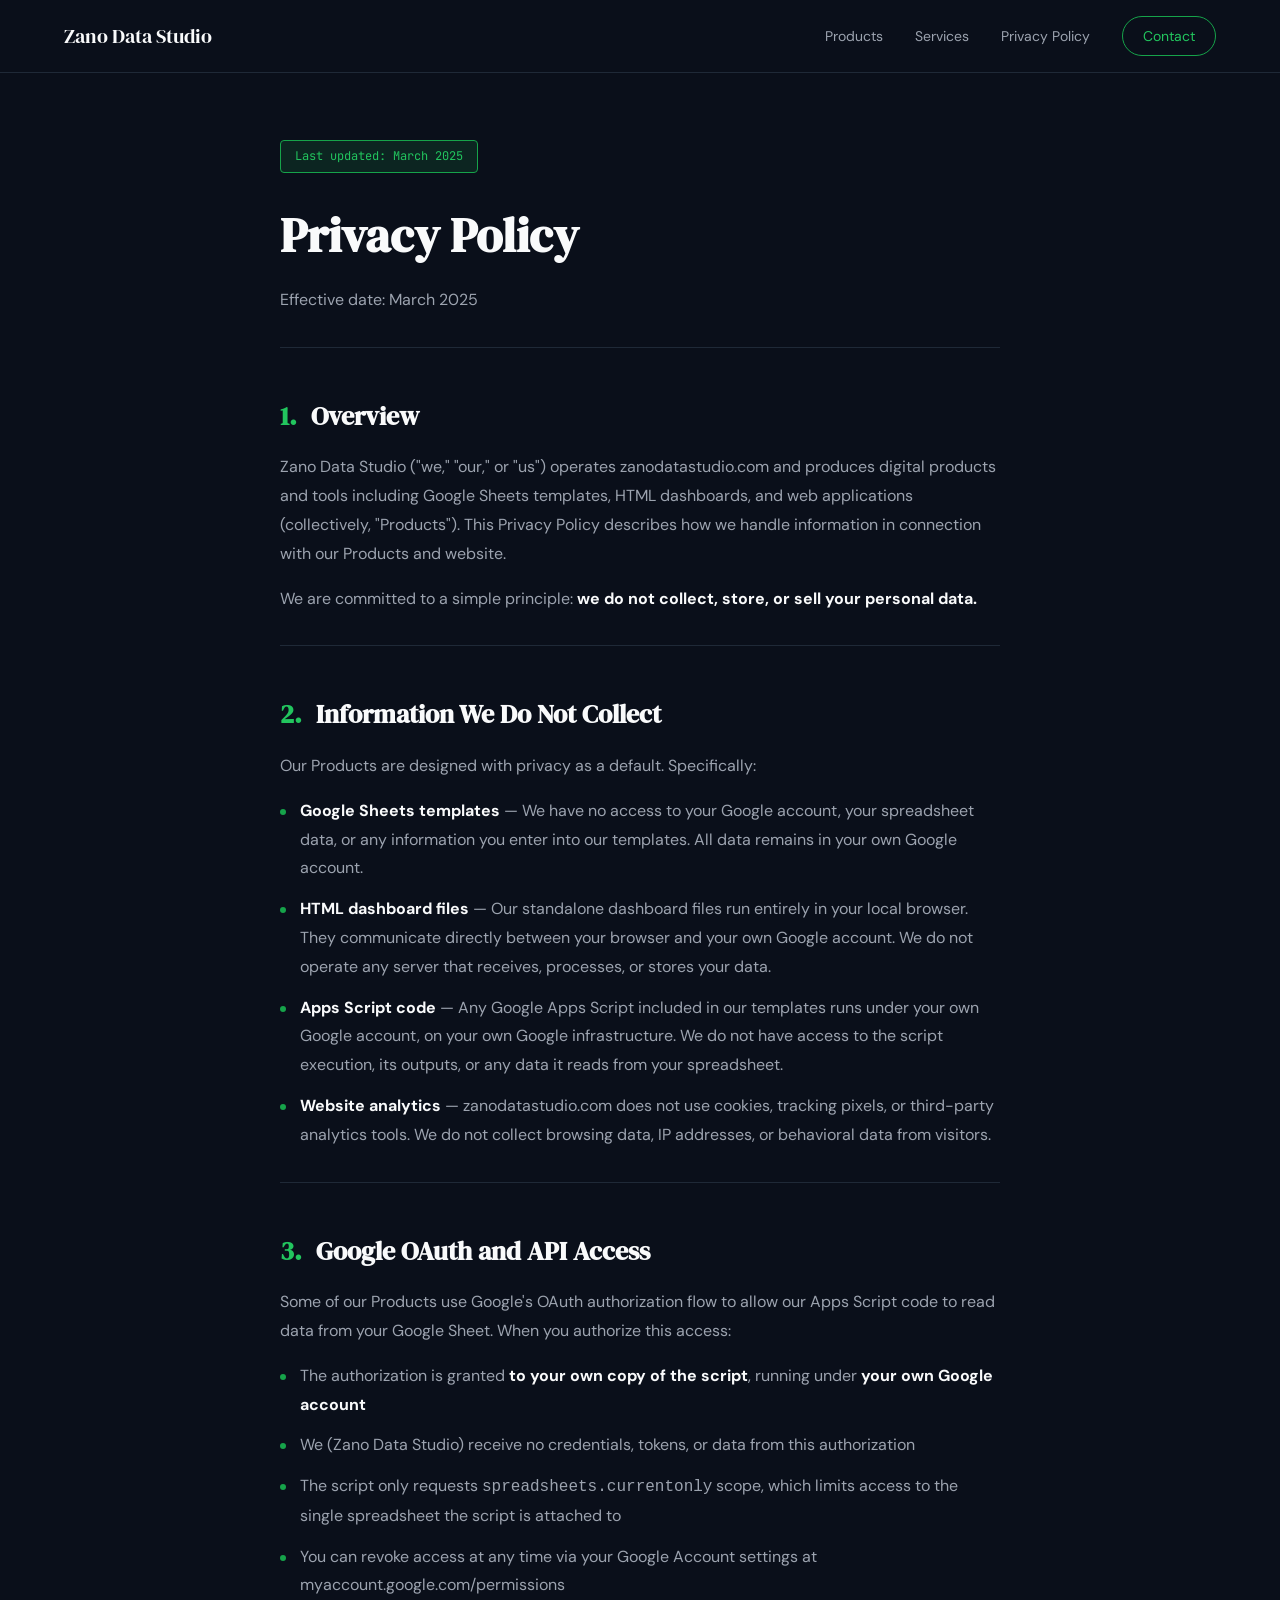
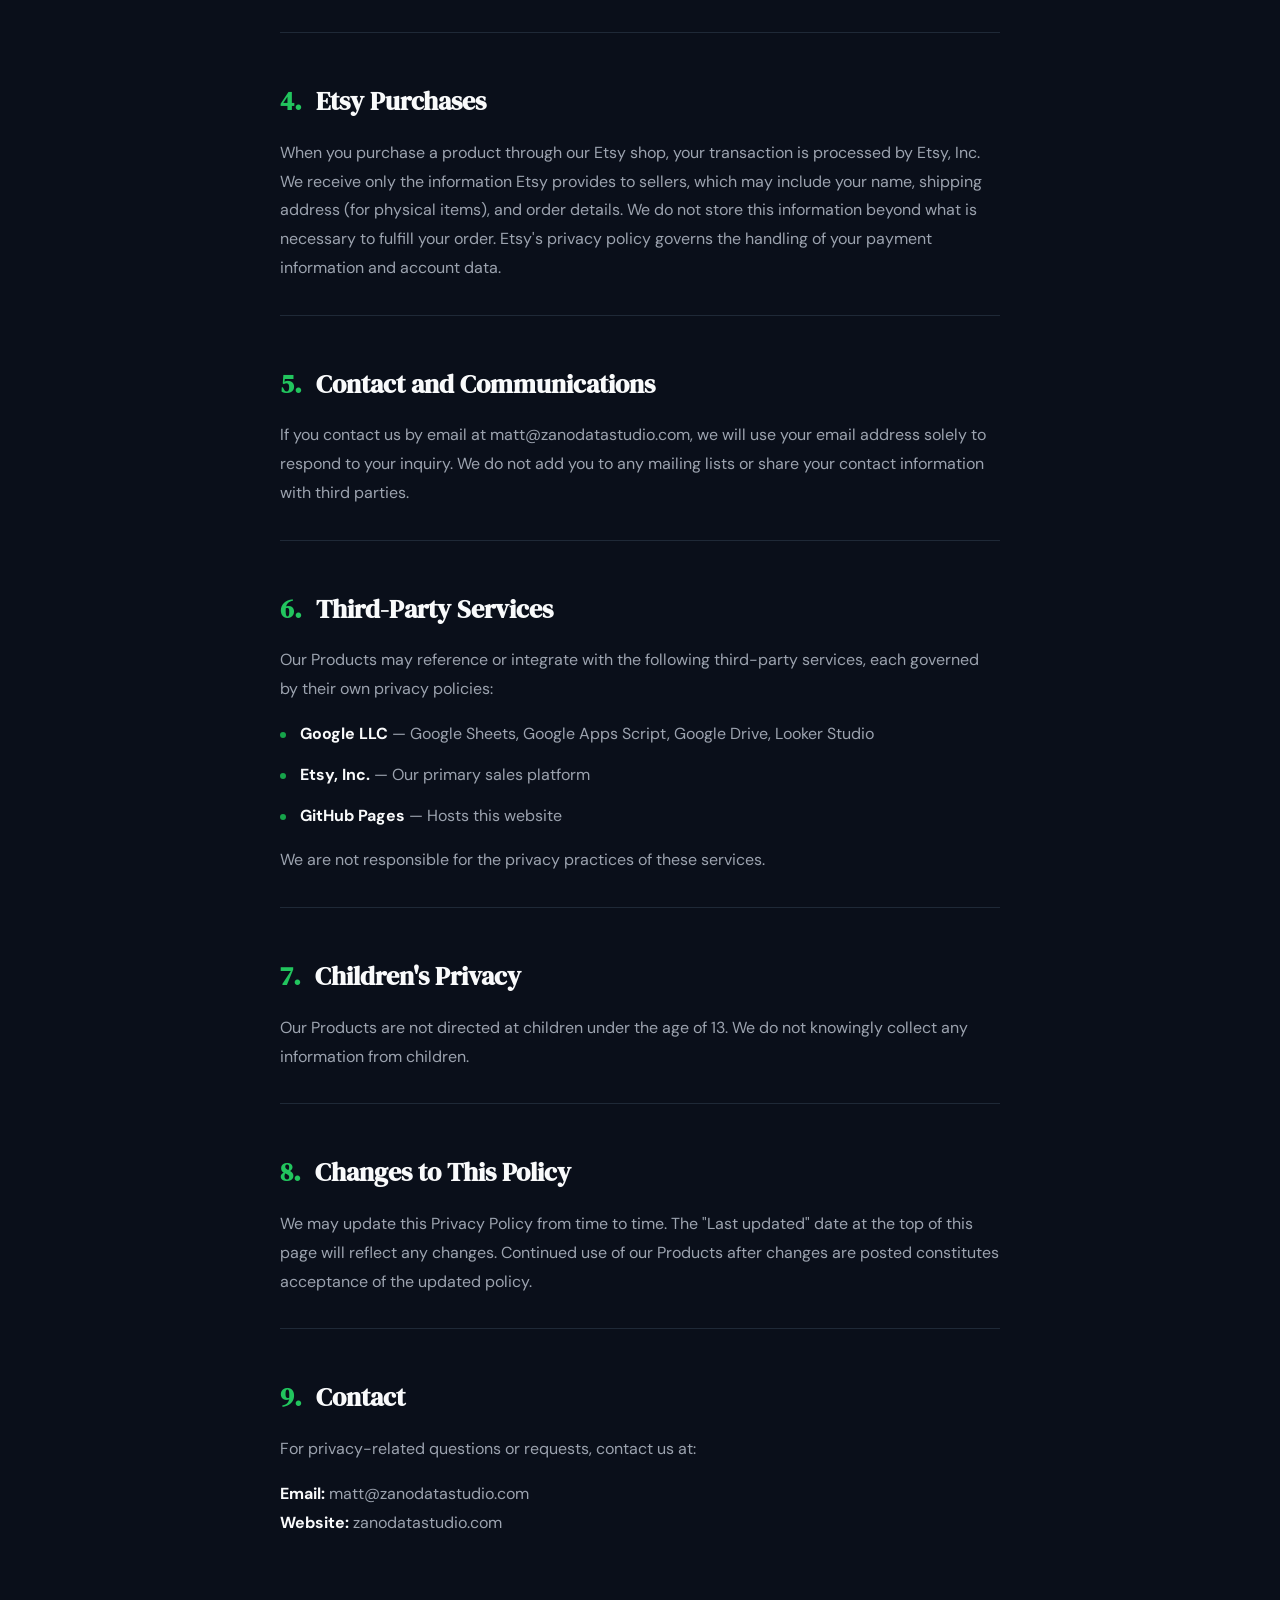
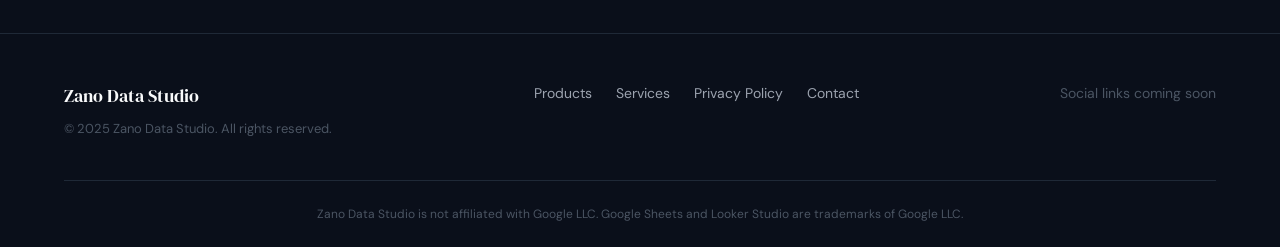
==== privacy.html @ de10b7dd "Initial commit: Zano Data Studio billboard site Static billboard/brochure site for zanodatastudio.co" ====
<!DOCTYPE html>
<html lang="en">
<head>
  <meta charset="UTF-8">
  <meta name="viewport" content="width=device-width, initial-scale=1.0">
  <title>Privacy Policy — Zano Data Studio</title>
  <meta name="description" content="Privacy policy for Zano Data Studio products and services. We do not collect, store, or sell your personal data.">
  <meta property="og:title" content="Privacy Policy — Zano Data Studio">
  <meta property="og:description" content="Privacy policy for Zano Data Studio products and services.">
  <meta property="og:url" content="https://zanodatastudio.com/privacy.html">
  <link rel="canonical" href="https://zanodatastudio.com/privacy.html">
  <link rel="stylesheet" href="assets/css/styles.css">
</head>
<body>

  <!-- ====== NAVIGATION ====== -->
  <nav class="nav scrolled" role="navigation" aria-label="Main navigation">
    <div class="container">
      <a href="index.html" class="nav-brand">Zano Data Studio</a>
      <div class="nav-links">
        <a href="index.html#products">Products</a>
        <a href="index.html#services">Services</a>
        <a href="privacy.html">Privacy Policy</a>
        <a href="mailto:matt@zanodatastudio.com" class="nav-contact">Contact</a>
      </div>
      <button class="nav-hamburger" aria-label="Toggle menu" aria-expanded="false">
        <span></span>
        <span></span>
        <span></span>
      </button>
    </div>
    <div class="nav-mobile" role="menu">
      <a href="index.html#products" role="menuitem">Products</a>
      <a href="index.html#services" role="menuitem">Services</a>
      <a href="privacy.html" role="menuitem">Privacy Policy</a>
      <a href="mailto:matt@zanodatastudio.com" role="menuitem">Contact</a>
    </div>
  </nav>

  <main>
    <section class="privacy">
      <div class="container">
        <div class="privacy-content">
          <div class="privacy-updated">Last updated: March 2025</div>
          <h1 class="privacy-title">Privacy Policy</h1>
          <p class="privacy-effective">Effective date: March 2025</p>

          <hr>

          <h2><span class="section-num">1.</span> Overview</h2>
          <p>Zano Data Studio ("we," "our," or "us") operates zanodatastudio.com and produces digital products and tools including Google Sheets templates, HTML dashboards, and web applications (collectively, "Products"). This Privacy Policy describes how we handle information in connection with our Products and website.</p>
          <p>We are committed to a simple principle: <strong>we do not collect, store, or sell your personal data.</strong></p>

          <hr>

          <h2><span class="section-num">2.</span> Information We Do Not Collect</h2>
          <p>Our Products are designed with privacy as a default. Specifically:</p>
          <ul>
            <li><strong>Google Sheets templates</strong> — We have no access to your Google account, your spreadsheet data, or any information you enter into our templates. All data remains in your own Google account.</li>
            <li><strong>HTML dashboard files</strong> — Our standalone dashboard files run entirely in your local browser. They communicate directly between your browser and your own Google account. We do not operate any server that receives, processes, or stores your data.</li>
            <li><strong>Apps Script code</strong> — Any Google Apps Script included in our templates runs under your own Google account, on your own Google infrastructure. We do not have access to the script execution, its outputs, or any data it reads from your spreadsheet.</li>
            <li><strong>Website analytics</strong> — zanodatastudio.com does not use cookies, tracking pixels, or third-party analytics tools. We do not collect browsing data, IP addresses, or behavioral data from visitors.</li>
          </ul>

          <hr>

          <h2><span class="section-num">3.</span> Google OAuth and API Access</h2>
          <p>Some of our Products use Google's OAuth authorization flow to allow our Apps Script code to read data from your Google Sheet. When you authorize this access:</p>
          <ul>
            <li>The authorization is granted <strong>to your own copy of the script</strong>, running under <strong>your own Google account</strong></li>
            <li>We (Zano Data Studio) receive no credentials, tokens, or data from this authorization</li>
            <li>The script only requests <code>spreadsheets.currentonly</code> scope, which limits access to the single spreadsheet the script is attached to</li>
            <li>You can revoke access at any time via your Google Account settings at myaccount.google.com/permissions</li>
          </ul>

          <hr>

          <h2><span class="section-num">4.</span> Etsy Purchases</h2>
          <p>When you purchase a product through our Etsy shop, your transaction is processed by Etsy, Inc. We receive only the information Etsy provides to sellers, which may include your name, shipping address (for physical items), and order details. We do not store this information beyond what is necessary to fulfill your order. Etsy's privacy policy governs the handling of your payment information and account data.</p>

          <hr>

          <h2><span class="section-num">5.</span> Contact and Communications</h2>
          <p>If you contact us by email at matt@zanodatastudio.com, we will use your email address solely to respond to your inquiry. We do not add you to any mailing lists or share your contact information with third parties.</p>

          <hr>

          <h2><span class="section-num">6.</span> Third-Party Services</h2>
          <p>Our Products may reference or integrate with the following third-party services, each governed by their own privacy policies:</p>
          <ul>
            <li><strong>Google LLC</strong> — Google Sheets, Google Apps Script, Google Drive, Looker Studio</li>
            <li><strong>Etsy, Inc.</strong> — Our primary sales platform</li>
            <li><strong>GitHub Pages</strong> — Hosts this website</li>
          </ul>
          <p>We are not responsible for the privacy practices of these services.</p>

          <hr>

          <h2><span class="section-num">7.</span> Children's Privacy</h2>
          <p>Our Products are not directed at children under the age of 13. We do not knowingly collect any information from children.</p>

          <hr>

          <h2><span class="section-num">8.</span> Changes to This Policy</h2>
          <p>We may update this Privacy Policy from time to time. The "Last updated" date at the top of this page will reflect any changes. Continued use of our Products after changes are posted constitutes acceptance of the updated policy.</p>

          <hr>

          <h2><span class="section-num">9.</span> Contact</h2>
          <p>For privacy-related questions or requests, contact us at:</p>
          <p><strong>Email:</strong> matt@zanodatastudio.com<br><strong>Website:</strong> zanodatastudio.com</p>
        </div>
      </div>
    </section>
  </main>

  <!-- ====== FOOTER ====== -->
  <footer class="footer">
    <div class="container">
      <div class="footer-main">
        <div>
          <div class="footer-brand">Zano Data Studio</div>
          <div class="footer-copy">&copy; 2025 Zano Data Studio. All rights reserved.</div>
        </div>
        <div class="footer-links">
          <a href="index.html#products">Products</a>
          <a href="index.html#services">Services</a>
          <a href="privacy.html">Privacy Policy</a>
          <a href="mailto:matt@zanodatastudio.com">Contact</a>
        </div>
        <div class="footer-social">Social links coming soon</div>
      </div>
      <div class="footer-disclaimer">
        Zano Data Studio is not affiliated with Google LLC. Google Sheets and Looker Studio are trademarks of Google LLC.
      </div>
    </div>
  </footer>

  <script src="assets/js/main.js"></script>
</body>
</html>
---- assets/css/styles.css ----
/* ============================================================
   Zano Data Studio — styles.css
   ============================================================ */

/* --- Google Fonts --- */
@import url('https://fonts.googleapis.com/css2?family=DM+Sans:ital,wght@0,400;0,500;0,700;1,400&family=DM+Serif+Display&family=JetBrains+Mono:wght@400;500&display=swap');

/* --- CSS Variables --- */
:root {
  --bg: #0A0F1A;
  --surface: #111827;
  --border: #1F2937;
  --green: #16A34A;
  --green-accent: #22C55E;
  --green-glow: rgba(22, 163, 74, 0.15);
  --green-grid: rgba(22, 163, 74, 0.06);
  --text-primary: #F9FAFB;
  --text-secondary: #9CA3AF;
  --text-muted: #4B5563;

  --font-display: 'DM Serif Display', serif;
  --font-body: 'DM Sans', sans-serif;
  --font-mono: 'JetBrains Mono', monospace;

  --max-width: 1200px;
  --transition: 300ms ease;
}

/* --- Reset & Base --- */
*, *::before, *::after {
  box-sizing: border-box;
  margin: 0;
  padding: 0;
}

html {
  scroll-behavior: smooth;
  -webkit-font-smoothing: antialiased;
  -moz-osx-font-smoothing: grayscale;
}

body {
  font-family: var(--font-body);
  background: var(--bg);
  color: var(--text-primary);
  line-height: 1.6;
  overflow-x: hidden;
}

a {
  color: inherit;
  text-decoration: none;
}

img {
  max-width: 100%;
  display: block;
}

ul {
  list-style: none;
}

/* --- Utility --- */
.container {
  max-width: var(--max-width);
  margin: 0 auto;
  padding: 0 24px;
}

.section-label {
  font-family: var(--font-mono);
  font-size: 13px;
  color: var(--green-accent);
  letter-spacing: 0.05em;
  margin-bottom: 16px;
}

.section-heading {
  font-family: var(--font-display);
  font-size: 40px;
  line-height: 1.2;
  margin-bottom: 16px;
}

.section-subtext {
  font-size: 17px;
  color: var(--text-secondary);
  max-width: 600px;
  margin-bottom: 48px;
}

/* --- Animations --- */
@keyframes fadeUp {
  from {
    opacity: 0;
    transform: translateY(24px);
  }
  to {
    opacity: 1;
    transform: translateY(0);
  }
}

@keyframes pulse {
  0%, 100% { opacity: 1; }
  50% { opacity: 0.4; }
}

@keyframes gridScroll {
  0% { transform: translate(0, 0); }
  100% { transform: translate(40px, 40px); }
}

.fade-up {
  opacity: 0;
  transform: translateY(24px);
  transition: opacity 0.6s var(--transition), transform 0.6s var(--transition);
}

.fade-up.visible {
  opacity: 1;
  transform: translateY(0);
}

/* Staggered hero animations */
.hero-animate {
  opacity: 0;
  animation: fadeUp 0.6s ease forwards;
}

.hero-animate:nth-child(1) { animation-delay: 0s; }
.hero-animate:nth-child(2) { animation-delay: 0.1s; }
.hero-animate:nth-child(3) { animation-delay: 0.2s; }
.hero-animate:nth-child(4) { animation-delay: 0.3s; }
.hero-animate:nth-child(5) { animation-delay: 0.4s; }

/* ============================================================
   NAVIGATION
   ============================================================ */
.nav {
  position: fixed;
  top: 0;
  left: 0;
  width: 100%;
  z-index: 1000;
  padding: 16px 0;
  transition: background var(--transition), box-shadow var(--transition);
}

.nav.scrolled {
  background: var(--bg);
  box-shadow: 0 1px 0 var(--border);
}

.nav .container {
  display: flex;
  align-items: center;
  justify-content: space-between;
}

.nav-brand {
  font-family: var(--font-display);
  font-size: 20px;
  color: var(--text-primary);
  white-space: nowrap;
}

.nav-links {
  display: flex;
  align-items: center;
  gap: 32px;
}

.nav-links a {
  font-size: 14px;
  color: var(--text-secondary);
  transition: color var(--transition);
  position: relative;
}

.nav-links a::after {
  content: '';
  position: absolute;
  bottom: -4px;
  left: 0;
  width: 0;
  height: 1px;
  background: var(--green-accent);
  transition: width var(--transition);
}

.nav-links a:hover {
  color: var(--text-primary);
}

.nav-links a:hover::after {
  width: 100%;
}

.nav-contact {
  font-size: 14px;
  padding: 8px 20px;
  border: 1px solid var(--green);
  border-radius: 100px;
  color: var(--green-accent) !important;
  transition: background var(--transition), color var(--transition) !important;
}

.nav-contact::after {
  display: none !important;
}

.nav-contact:hover {
  background: var(--green);
  color: var(--text-primary) !important;
}

/* Hamburger */
.nav-hamburger {
  display: none;
  flex-direction: column;
  gap: 5px;
  cursor: pointer;
  padding: 4px;
  background: none;
  border: none;
}

.nav-hamburger span {
  width: 24px;
  height: 2px;
  background: var(--text-primary);
  transition: transform var(--transition), opacity var(--transition);
}

.nav-hamburger.active span:nth-child(1) {
  transform: rotate(45deg) translate(5px, 5px);
}

.nav-hamburger.active span:nth-child(2) {
  opacity: 0;
}

.nav-hamburger.active span:nth-child(3) {
  transform: rotate(-45deg) translate(5px, -5px);
}

/* Mobile menu */
.nav-mobile {
  display: none;
  position: fixed;
  top: 56px;
  left: 0;
  right: 0;
  background: var(--bg);
  border-bottom: 1px solid var(--border);
  padding: 24px;
  flex-direction: column;
  gap: 20px;
  z-index: 999;
}

.nav-mobile.open {
  display: flex;
}

.nav-mobile a {
  font-size: 16px;
  color: var(--text-secondary);
  transition: color var(--transition);
}

.nav-mobile a:hover {
  color: var(--text-primary);
}

/* ============================================================
   HERO
   ============================================================ */
.hero {
  min-height: 100vh;
  display: flex;
  align-items: center;
  position: relative;
  overflow: hidden;
  padding: 120px 0 80px;
}

/* Animated grid background */
.hero::before {
  content: '';
  position: absolute;
  inset: -40px;
  background-image:
    linear-gradient(var(--green-grid) 1px, transparent 1px),
    linear-gradient(90deg, var(--green-grid) 1px, transparent 1px);
  background-size: 40px 40px;
  animation: gridScroll 8s linear infinite;
  z-index: 0;
}

.hero::after {
  content: '';
  position: absolute;
  inset: 0;
  background: radial-gradient(ellipse at center, transparent 0%, var(--bg) 70%);
  z-index: 1;
}

.hero .container {
  position: relative;
  z-index: 2;
  display: grid;
  grid-template-columns: 1fr 1fr;
  gap: 64px;
  align-items: center;
}

.hero-content {
  display: flex;
  flex-direction: column;
}

/* Badge */
.hero-badge {
  display: inline-flex;
  align-items: center;
  font-family: var(--font-mono);
  font-size: 12px;
  color: var(--green-accent);
  border: 1px solid var(--green);
  background: var(--green-glow);
  padding: 6px 14px;
  border-radius: 4px;
  margin-bottom: 24px;
  width: fit-content;
}

.hero-title {
  font-family: var(--font-display);
  font-size: 64px;
  line-height: 1.1;
  margin-bottom: 24px;
}

.hero-subtitle {
  font-size: 18px;
  color: var(--text-secondary);
  line-height: 1.7;
  margin-bottom: 36px;
  max-width: 480px;
}

.hero-ctas {
  display: flex;
  gap: 16px;
  flex-wrap: wrap;
}

.btn-primary {
  display: inline-flex;
  align-items: center;
  gap: 8px;
  padding: 14px 28px;
  background: var(--green);
  color: var(--text-primary);
  font-family: var(--font-body);
  font-size: 15px;
  font-weight: 500;
  border-radius: 8px;
  border: none;
  cursor: pointer;
  transition: background var(--transition), transform var(--transition);
}

.btn-primary:hover {
  background: var(--green-accent);
  transform: translateY(-1px);
}

.btn-secondary {
  display: inline-flex;
  align-items: center;
  gap: 8px;
  padding: 14px 28px;
  background: transparent;
  color: var(--text-primary);
  font-family: var(--font-body);
  font-size: 15px;
  font-weight: 500;
  border-radius: 8px;
  border: 1px solid var(--border);
  cursor: pointer;
  transition: border-color var(--transition), transform var(--transition);
}

.btn-secondary:hover {
  border-color: var(--text-secondary);
  transform: translateY(-1px);
}

/* ============================================================
   DASHBOARD MOCKUP (Hero right column)
   ============================================================ */
.dashboard-card {
  background: var(--surface);
  border: 1px solid var(--border);
  border-radius: 12px;
  padding: 24px;
  position: relative;
  box-shadow: 0 0 60px var(--green-glow), 0 0 120px rgba(22, 163, 74, 0.05);
}

.dashboard-header {
  display: flex;
  align-items: center;
  justify-content: space-between;
  margin-bottom: 20px;
}

.dashboard-title {
  font-family: var(--font-mono);
  font-size: 12px;
  color: var(--text-secondary);
  text-transform: uppercase;
  letter-spacing: 0.08em;
}

.dashboard-live {
  display: flex;
  align-items: center;
  gap: 6px;
  font-family: var(--font-mono);
  font-size: 11px;
  color: var(--green-accent);
}

.dashboard-live-dot {
  width: 7px;
  height: 7px;
  background: var(--green-accent);
  border-radius: 50%;
  animation: pulse 2s ease infinite;
}

/* KPI Cards */
.dashboard-kpis {
  display: grid;
  grid-template-columns: repeat(3, 1fr);
  gap: 12px;
  margin-bottom: 20px;
}

.kpi {
  background: var(--bg);
  border: 1px solid var(--border);
  border-radius: 8px;
  padding: 14px;
}

.kpi-label {
  font-size: 11px;
  color: var(--text-muted);
  margin-bottom: 6px;
  font-family: var(--font-mono);
  text-transform: uppercase;
  letter-spacing: 0.05em;
}

.kpi-value {
  font-size: 22px;
  font-weight: 700;
  color: var(--text-primary);
}

.kpi-change {
  font-size: 11px;
  color: var(--green-accent);
  margin-top: 4px;
  font-family: var(--font-mono);
}

/* CSS Line Chart */
.dashboard-chart {
  background: var(--bg);
  border: 1px solid var(--border);
  border-radius: 8px;
  padding: 16px;
  margin-bottom: 16px;
  height: 100px;
  position: relative;
  overflow: hidden;
}

.dashboard-chart-label {
  font-size: 11px;
  color: var(--text-muted);
  font-family: var(--font-mono);
  text-transform: uppercase;
  letter-spacing: 0.05em;
  margin-bottom: 12px;
}

.chart-line {
  position: absolute;
  bottom: 16px;
  left: 16px;
  right: 16px;
  height: 50px;
}

.chart-line svg {
  width: 100%;
  height: 100%;
}

/* Channel Bars */
.dashboard-channels {
  display: flex;
  flex-direction: column;
  gap: 10px;
}

.channel {
  display: flex;
  align-items: center;
  gap: 12px;
}

.channel-name {
  font-size: 12px;
  color: var(--text-secondary);
  width: 60px;
  flex-shrink: 0;
  font-family: var(--font-mono);
}

.channel-bar-track {
  flex: 1;
  height: 6px;
  background: var(--bg);
  border-radius: 3px;
  overflow: hidden;
}

.channel-bar-fill {
  height: 100%;
  background: var(--green);
  border-radius: 3px;
  transition: width 1s ease;
}

.channel-value {
  font-size: 12px;
  color: var(--text-muted);
  width: 36px;
  text-align: right;
  font-family: var(--font-mono);
}

/* ============================================================
   PRODUCTS
   ============================================================ */
.products {
  padding: 120px 0;
}

.products-grid {
  display: grid;
  grid-template-columns: repeat(3, 1fr);
  gap: 24px;
}

.product-card {
  background: var(--surface);
  border: 1px solid var(--border);
  border-top: 3px solid var(--green);
  border-radius: 12px;
  padding: 32px 28px;
  transition: box-shadow var(--transition), transform var(--transition);
}

.product-card:hover {
  box-shadow: 0 0 40px var(--green-glow);
  transform: translateY(-2px);
}

.product-card.coming-soon {
  opacity: 0.5;
  border-top-color: var(--text-muted);
}

.product-card.coming-soon:hover {
  box-shadow: none;
  transform: none;
}

.product-icon {
  font-size: 32px;
  margin-bottom: 16px;
}

.product-name {
  font-family: var(--font-display);
  font-size: 22px;
  margin-bottom: 8px;
}

.product-name .coming-soon-tag {
  font-family: var(--font-mono);
  font-size: 11px;
  color: var(--text-muted);
  font-style: italic;
}

.product-desc {
  font-size: 15px;
  color: var(--text-secondary);
  line-height: 1.6;
  margin-bottom: 20px;
}

.product-tags {
  display: flex;
  flex-wrap: wrap;
  gap: 8px;
  margin-bottom: 24px;
}

.product-tag {
  font-family: var(--font-mono);
  font-size: 11px;
  color: var(--text-muted);
  border: 1px solid var(--border);
  padding: 4px 10px;
  border-radius: 4px;
}

.product-link {
  font-size: 14px;
  color: var(--green-accent);
  font-weight: 500;
  transition: color var(--transition);
}

.product-link:hover {
  color: var(--green);
}

/* ============================================================
   SERVICES
   ============================================================ */
.services {
  padding: 120px 0;
}

.services-grid {
  display: grid;
  grid-template-columns: 1fr 1fr;
  gap: 64px;
  margin-bottom: 48px;
}

.services-positioning p {
  font-size: 18px;
  color: var(--text-secondary);
  line-height: 1.8;
  margin-bottom: 24px;
}

.services-positioning .credibility {
  font-size: 14px;
  color: var(--text-muted);
  font-family: var(--font-mono);
}

.services-list {
  display: flex;
  flex-direction: column;
  gap: 28px;
}

.service-item {
  display: flex;
  gap: 16px;
}

.service-check {
  flex-shrink: 0;
  width: 24px;
  height: 24px;
  margin-top: 2px;
  color: var(--green-accent);
}

.service-title {
  font-weight: 700;
  font-size: 16px;
  margin-bottom: 4px;
}

.service-desc {
  font-size: 15px;
  color: var(--text-secondary);
  line-height: 1.6;
}

/* Services CTA */
.services-cta {
  background: var(--surface);
  border: 1px solid var(--border);
  border-radius: 12px;
  padding: 40px;
  text-align: center;
  box-shadow: 0 0 60px var(--green-glow);
}

.services-cta h3 {
  font-family: var(--font-display);
  font-size: 28px;
  margin-bottom: 8px;
}

.services-cta p {
  color: var(--text-secondary);
  font-size: 15px;
  margin-bottom: 24px;
}

.services-cta .btn-primary {
  display: inline-flex;
}

/* ============================================================
   ABOUT
   ============================================================ */
.about {
  padding: 120px 0;
}

.about-content {
  max-width: 680px;
  margin: 0 auto;
  text-align: center;
}

.about-content .section-heading {
  text-align: center;
}

.about-content .section-label {
  text-align: center;
}

.about-text {
  text-align: left;
}

.about-text p {
  font-size: 17px;
  color: var(--text-secondary);
  line-height: 1.8;
  margin-bottom: 20px;
}

.about-stats {
  display: flex;
  justify-content: center;
  gap: 16px;
  margin-top: 48px;
  flex-wrap: wrap;
}

.about-stat {
  font-family: var(--font-mono);
  font-size: 13px;
  color: var(--text-secondary);
  border: 1px solid var(--border);
  padding: 8px 18px;
  border-radius: 100px;
}

/* ============================================================
   FOOTER
   ============================================================ */
.footer {
  border-top: 1px solid var(--border);
  padding: 48px 0 24px;
}

.footer-main {
  display: flex;
  justify-content: space-between;
  align-items: flex-start;
  margin-bottom: 40px;
  flex-wrap: wrap;
  gap: 24px;
}

.footer-brand {
  font-family: var(--font-display);
  font-size: 18px;
  margin-bottom: 8px;
}

.footer-copy {
  font-size: 13px;
  color: var(--text-muted);
}

.footer-links {
  display: flex;
  gap: 24px;
  flex-wrap: wrap;
}

.footer-links a {
  font-size: 14px;
  color: var(--text-secondary);
  transition: color var(--transition);
}

.footer-links a:hover {
  color: var(--text-primary);
}

.footer-social {
  font-size: 14px;
  color: var(--text-muted);
}

.footer-disclaimer {
  font-size: 12px;
  color: var(--text-muted);
  text-align: center;
  padding-top: 24px;
  border-top: 1px solid var(--border);
}

/* ============================================================
   PRIVACY PAGE
   ============================================================ */
.privacy {
  padding: 140px 0 80px;
}

.privacy-content {
  max-width: 720px;
  margin: 0 auto;
}

.privacy-updated {
  display: inline-flex;
  font-family: var(--font-mono);
  font-size: 12px;
  color: var(--green-accent);
  border: 1px solid var(--green);
  background: var(--green-glow);
  padding: 6px 14px;
  border-radius: 4px;
  margin-bottom: 24px;
}

.privacy-title {
  font-family: var(--font-display);
  font-size: 48px;
  margin-bottom: 12px;
}

.privacy-effective {
  font-size: 15px;
  color: var(--text-muted);
  margin-bottom: 48px;
}

.privacy-content h2 {
  font-family: var(--font-display);
  font-size: 26px;
  margin-top: 48px;
  margin-bottom: 16px;
  color: var(--text-primary);
}

.privacy-content h2 .section-num {
  color: var(--green-accent);
  margin-right: 8px;
}

.privacy-content p {
  font-size: 16px;
  color: var(--text-secondary);
  line-height: 1.8;
  margin-bottom: 16px;
}

.privacy-content strong {
  color: var(--text-primary);
}

.privacy-content ul {
  margin-bottom: 16px;
  padding-left: 0;
}

.privacy-content li {
  font-size: 16px;
  color: var(--text-secondary);
  line-height: 1.8;
  margin-bottom: 12px;
  padding-left: 20px;
  position: relative;
}

.privacy-content li::before {
  content: '';
  position: absolute;
  left: 0;
  top: 12px;
  width: 6px;
  height: 6px;
  background: var(--green);
  border-radius: 50%;
}

.privacy-content hr {
  border: none;
  border-top: 1px solid var(--border);
  margin: 32px 0;
}

/* ============================================================
   RESPONSIVE
   ============================================================ */

/* Tablet */
@media (max-width: 1024px) {
  .hero .container {
    grid-template-columns: 1fr;
    gap: 48px;
  }

  .hero-title {
    font-size: 48px;
  }

  .dashboard-card {
    max-width: 500px;
  }

  .products-grid {
    grid-template-columns: repeat(2, 1fr);
  }

  .services-grid {
    grid-template-columns: 1fr;
    gap: 40px;
  }
}

/* Mobile */
@media (max-width: 768px) {
  .nav-links {
    display: none;
  }

  .nav-hamburger {
    display: flex;
  }

  .hero {
    padding: 100px 0 60px;
  }

  .hero-title {
    font-size: 40px;
  }

  .hero-subtitle {
    font-size: 16px;
  }

  .section-heading {
    font-size: 32px;
  }

  .products {
    padding: 80px 0;
  }

  .products-grid {
    grid-template-columns: 1fr;
  }

  .services {
    padding: 80px 0;
  }

  .about {
    padding: 80px 0;
  }

  .about-stats {
    flex-direction: column;
    align-items: center;
  }

  .footer-main {
    flex-direction: column;
    align-items: flex-start;
  }

  .footer-links {
    flex-direction: column;
    gap: 12px;
  }

  .services-cta {
    padding: 28px 20px;
  }

  .privacy-title {
    font-size: 36px;
  }
}

/* Small mobile */
@media (max-width: 640px) {
  .container {
    padding: 0 16px;
  }

  .hero-ctas {
    flex-direction: column;
  }

  .hero-ctas a {
    text-align: center;
    justify-content: center;
  }

  .dashboard-kpis {
    grid-template-columns: 1fr;
  }

  .kpi-value {
    font-size: 18px;
  }
}

/* Focus states */
a:focus-visible,
button:focus-visible {
  outline: 2px solid var(--green-accent);
  outline-offset: 2px;
}
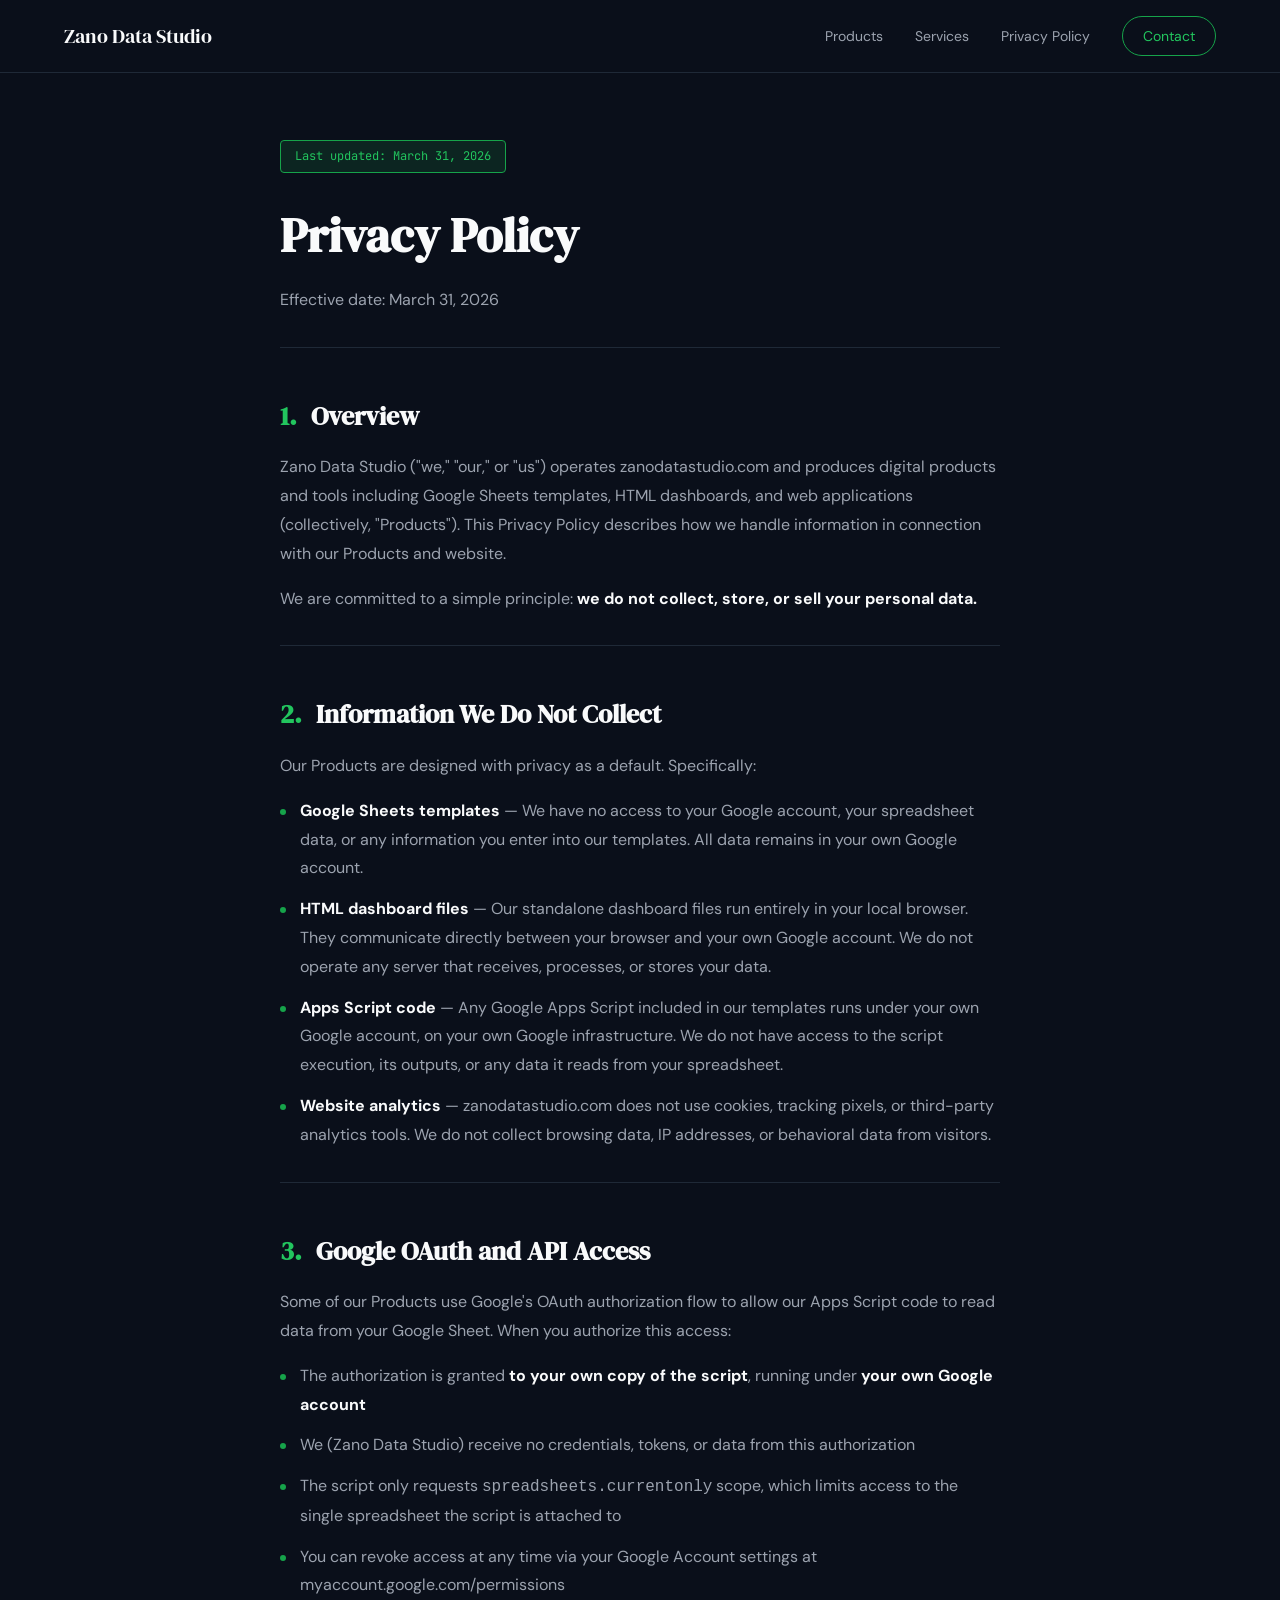
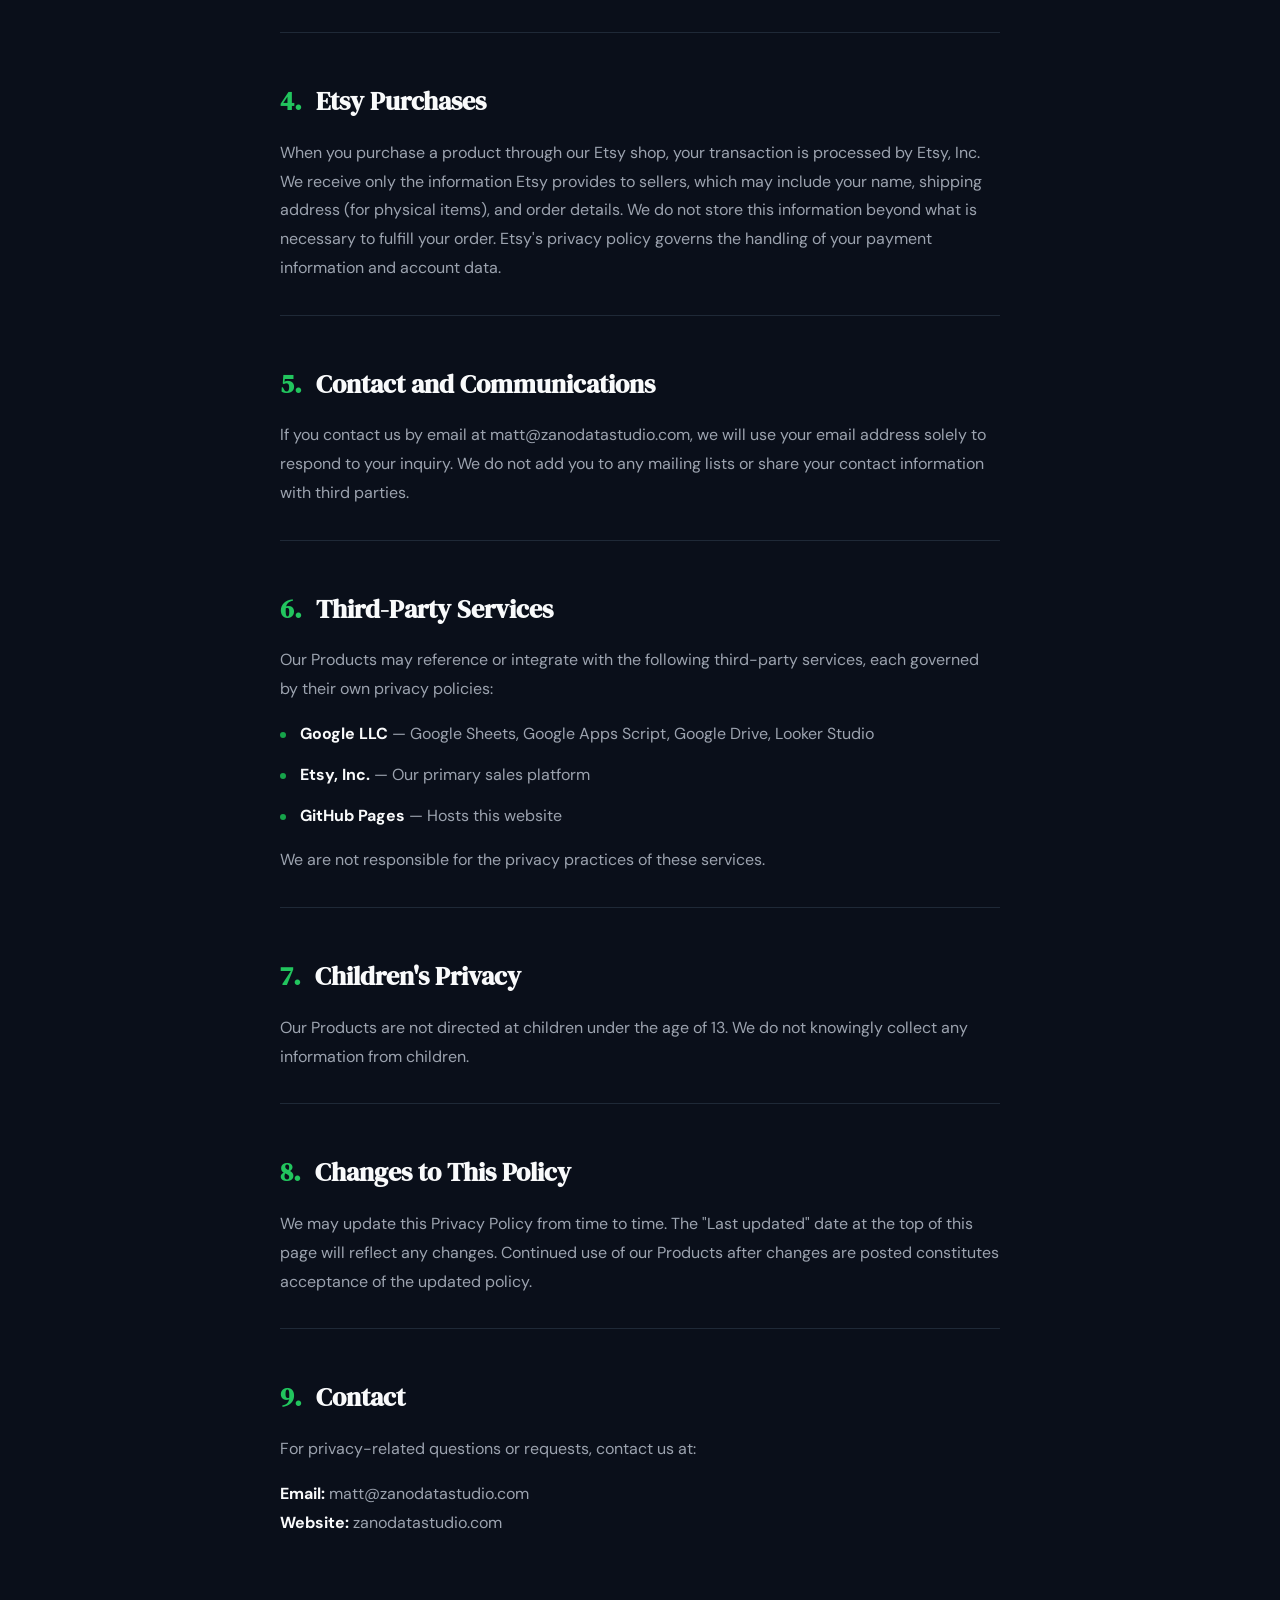
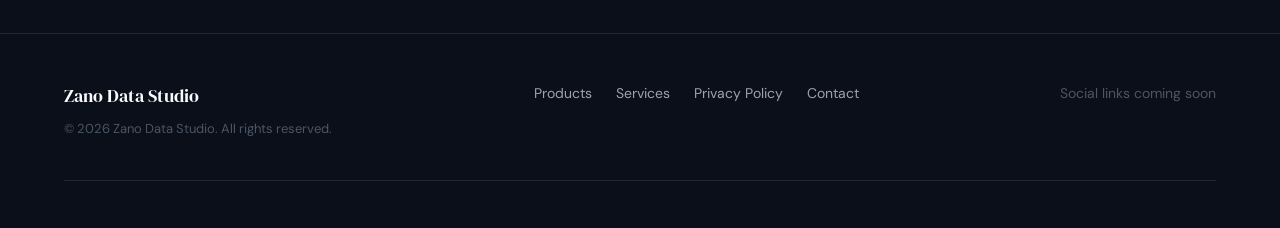
==== commit a14bd0ed: "Update site content, layout, and branding - Replace em dashes with commas throughout for natural ton" ====
--- a/privacy.html
+++ b/privacy.html
@@ -9,6 +9,7 @@
   <meta property="og:description" content="Privacy policy for Zano Data Studio products and services.">
   <meta property="og:url" content="https://zanodatastudio.com/privacy.html">
   <link rel="canonical" href="https://zanodatastudio.com/privacy.html">
+  <link rel="icon" type="image/svg+xml" href="favicon.svg">
   <link rel="stylesheet" href="assets/css/styles.css">
 </head>
 <body>
@@ -41,9 +42,9 @@
     <section class="privacy">
       <div class="container">
         <div class="privacy-content">
-          <div class="privacy-updated">Last updated: March 2025</div>
+          <div class="privacy-updated">Last updated: March 31, 2026</div>
           <h1 class="privacy-title">Privacy Policy</h1>
-          <p class="privacy-effective">Effective date: March 2025</p>
+          <p class="privacy-effective">Effective date: March 31, 2026</p>
 
           <hr>
 
@@ -120,7 +121,7 @@
       <div class="footer-main">
         <div>
           <div class="footer-brand">Zano Data Studio</div>
-          <div class="footer-copy">&copy; 2025 Zano Data Studio. All rights reserved.</div>
+          <div class="footer-copy">&copy; 2026 Zano Data Studio. All rights reserved.</div>
         </div>
         <div class="footer-links">
           <a href="index.html#products">Products</a>
@@ -131,7 +132,6 @@
         <div class="footer-social">Social links coming soon</div>
       </div>
       <div class="footer-disclaimer">
-        Zano Data Studio is not affiliated with Google LLC. Google Sheets and Looker Studio are trademarks of Google LLC.
       </div>
     </div>
   </footer>
--- a/assets/css/styles.css
+++ b/assets/css/styles.css
@@ -659,6 +659,7 @@
   display: grid;
   grid-template-columns: 1fr 1fr;
   gap: 64px;
+  align-items: center;
   margin-bottom: 48px;
 }
 
@@ -678,19 +679,20 @@
 .services-list {
   display: flex;
   flex-direction: column;
-  gap: 28px;
+  gap: 24px;
+  padding-top: 18px;
 }
 
 .service-item {
   display: flex;
-  gap: 16px;
+  align-items: center;
+  gap: 14px;
 }
 
 .service-check {
   flex-shrink: 0;
-  width: 24px;
-  height: 24px;
-  margin-top: 2px;
+  width: 20px;
+  height: 20px;
   color: var(--green-accent);
 }
 
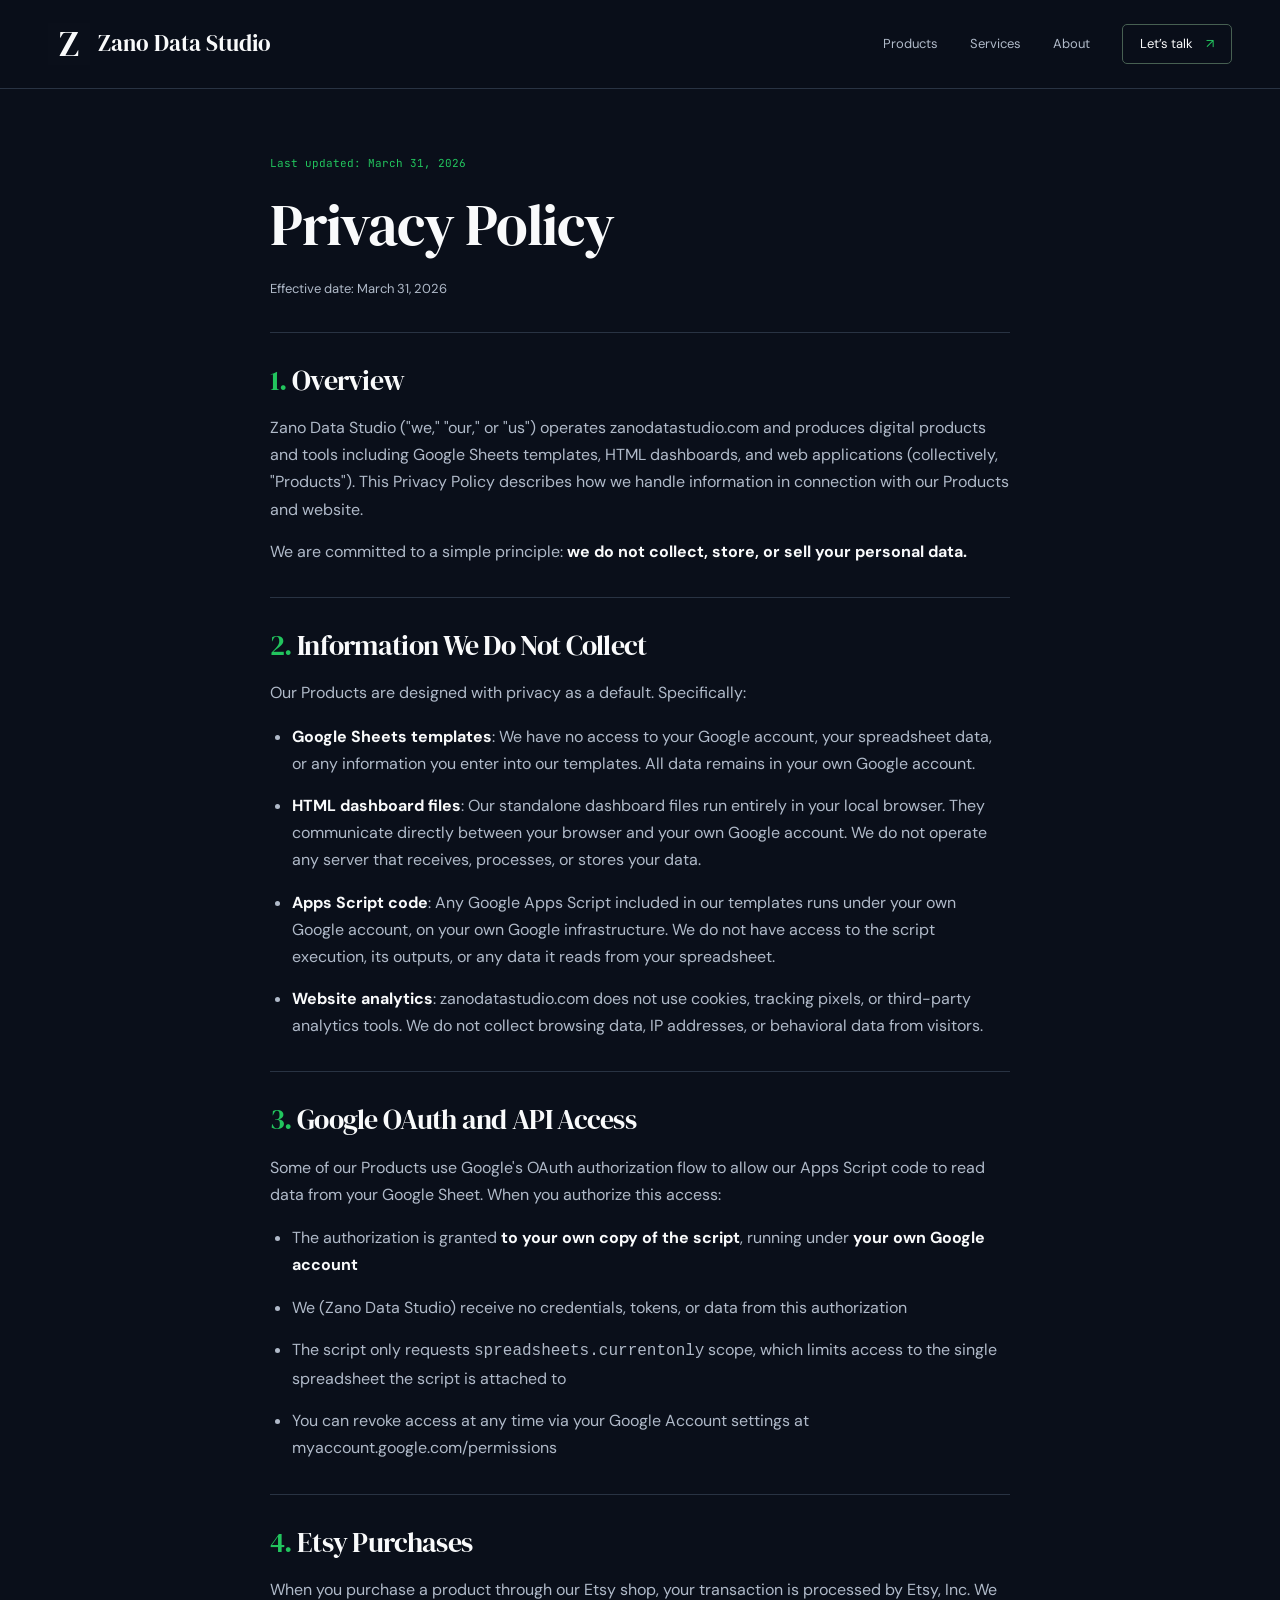
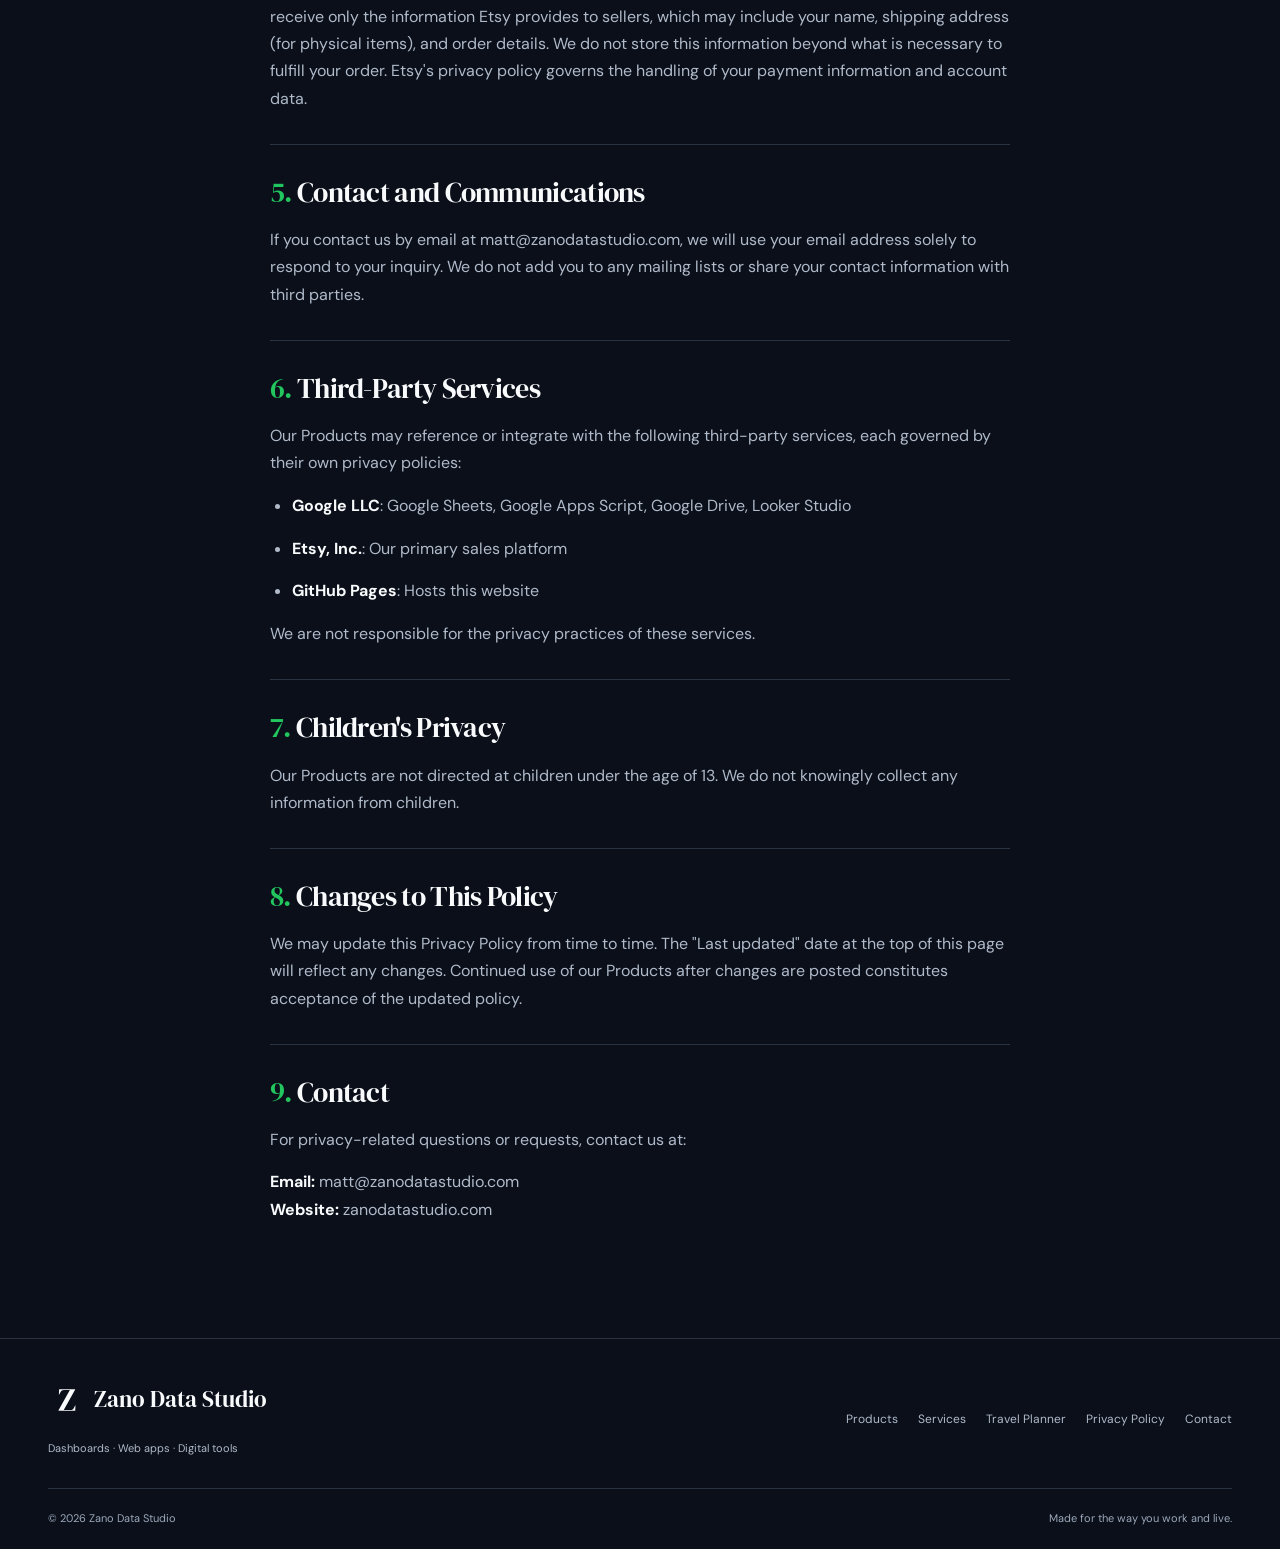
==== commit 2e655b10: "Refresh studio branding and feature the current Travel Planner" ====
--- a/privacy.html
+++ b/privacy.html
@@ -2,43 +2,39 @@
 <html lang="en">
 <head>
   <meta charset="UTF-8">
-  <meta name="viewport" content="width=device-width, initial-scale=1.0">
-  <title>Privacy Policy — Zano Data Studio</title>
-  <meta name="description" content="Privacy policy for Zano Data Studio products and services. We do not collect, store, or sell your personal data.">
-  <meta property="og:title" content="Privacy Policy — Zano Data Studio">
+  <meta name="viewport" content="width=device-width, initial-scale=1">
+  <title>Privacy Policy | Zano Data Studio</title>
+  <meta name="description" content="Privacy policy for Zano Data Studio products and services.">
+  <meta name="theme-color" content="#0A0F1A">
+  <meta property="og:type" content="website">
+  <meta property="og:title" content="Privacy Policy | Zano Data Studio">
   <meta property="og:description" content="Privacy policy for Zano Data Studio products and services.">
   <meta property="og:url" content="https://zanodatastudio.com/privacy.html">
+  <meta property="og:image" content="https://zanodatastudio.com/assets/images/social-preview.jpg">
+  <meta property="og:image:width" content="1200">
+  <meta property="og:image:height" content="630">
+  <meta property="og:image:alt" content="Zano Data Studio. Dashboards, web apps, and digital tools.">
+  <meta name="twitter:card" content="summary_large_image">
   <link rel="canonical" href="https://zanodatastudio.com/privacy.html">
   <link rel="icon" type="image/svg+xml" href="favicon.svg">
   <link rel="stylesheet" href="assets/css/styles.css">
 </head>
 <body>
-
-  <!-- ====== NAVIGATION ====== -->
-  <nav class="nav scrolled" role="navigation" aria-label="Main navigation">
-    <div class="container">
-      <a href="index.html" class="nav-brand">Zano Data Studio</a>
-      <div class="nav-links">
-        <a href="index.html#products">Products</a>
-        <a href="index.html#services">Services</a>
-        <a href="privacy.html">Privacy Policy</a>
-        <a href="mailto:matt@zanodatastudio.com" class="nav-contact">Contact</a>
-      </div>
-      <button class="nav-hamburger" aria-label="Toggle menu" aria-expanded="false">
-        <span></span>
-        <span></span>
-        <span></span>
-      </button>
+  <a class="skip-link" href="#main">Skip to content</a>
+  <header class="nav">
+    <div class="container nav-inner">
+      <a href="index.html" class="nav-brand"><img src="favicon.svg" width="42" height="42" alt=""><span>Zano Data Studio</span></a>
+      <nav class="nav-links" aria-label="Main navigation">
+        <a href="index.html#products">Products</a><a href="index.html#services">Services</a><a href="index.html#about">About</a>
+        <a href="mailto:matt@zanodatastudio.com" class="nav-contact">Let’s talk <span aria-hidden="true">↗</span></a>
+      </nav>
+      <button class="nav-hamburger" type="button" aria-label="Open menu" aria-expanded="false" aria-controls="mobile-menu" hidden><span></span><span></span></button>
     </div>
-    <div class="nav-mobile" role="menu">
-      <a href="index.html#products" role="menuitem">Products</a>
-      <a href="index.html#services" role="menuitem">Services</a>
-      <a href="privacy.html" role="menuitem">Privacy Policy</a>
-      <a href="mailto:matt@zanodatastudio.com" role="menuitem">Contact</a>
-    </div>
-  </nav>
-
-  <main>
+    <nav class="nav-mobile container" id="mobile-menu" aria-label="Mobile navigation" hidden>
+      <a href="index.html#products">Products</a><a href="index.html#services">Services</a><a href="index.html#about">About</a><a href="privacy.html">Privacy Policy</a><a href="mailto:matt@zanodatastudio.com">Contact</a>
+    </nav>
+  </header>
+  <main id="main">
     <section class="privacy">
       <div class="container">
         <div class="privacy-content">
@@ -57,10 +53,10 @@
           <h2><span class="section-num">2.</span> Information We Do Not Collect</h2>
           <p>Our Products are designed with privacy as a default. Specifically:</p>
           <ul>
-            <li><strong>Google Sheets templates</strong> — We have no access to your Google account, your spreadsheet data, or any information you enter into our templates. All data remains in your own Google account.</li>
-            <li><strong>HTML dashboard files</strong> — Our standalone dashboard files run entirely in your local browser. They communicate directly between your browser and your own Google account. We do not operate any server that receives, processes, or stores your data.</li>
-            <li><strong>Apps Script code</strong> — Any Google Apps Script included in our templates runs under your own Google account, on your own Google infrastructure. We do not have access to the script execution, its outputs, or any data it reads from your spreadsheet.</li>
-            <li><strong>Website analytics</strong> — zanodatastudio.com does not use cookies, tracking pixels, or third-party analytics tools. We do not collect browsing data, IP addresses, or behavioral data from visitors.</li>
+            <li><strong>Google Sheets templates</strong>: We have no access to your Google account, your spreadsheet data, or any information you enter into our templates. All data remains in your own Google account.</li>
+            <li><strong>HTML dashboard files</strong>: Our standalone dashboard files run entirely in your local browser. They communicate directly between your browser and your own Google account. We do not operate any server that receives, processes, or stores your data.</li>
+            <li><strong>Apps Script code</strong>: Any Google Apps Script included in our templates runs under your own Google account, on your own Google infrastructure. We do not have access to the script execution, its outputs, or any data it reads from your spreadsheet.</li>
+            <li><strong>Website analytics</strong>: zanodatastudio.com does not use cookies, tracking pixels, or third-party analytics tools. We do not collect browsing data, IP addresses, or behavioral data from visitors.</li>
           </ul>
 
           <hr>
@@ -89,9 +85,9 @@
           <h2><span class="section-num">6.</span> Third-Party Services</h2>
           <p>Our Products may reference or integrate with the following third-party services, each governed by their own privacy policies:</p>
           <ul>
-            <li><strong>Google LLC</strong> — Google Sheets, Google Apps Script, Google Drive, Looker Studio</li>
-            <li><strong>Etsy, Inc.</strong> — Our primary sales platform</li>
-            <li><strong>GitHub Pages</strong> — Hosts this website</li>
+            <li><strong>Google LLC</strong>: Google Sheets, Google Apps Script, Google Drive, Looker Studio</li>
+            <li><strong>Etsy, Inc.</strong>: Our primary sales platform</li>
+            <li><strong>GitHub Pages</strong>: Hosts this website</li>
           </ul>
           <p>We are not responsible for the privacy practices of these services.</p>
 
@@ -114,28 +110,15 @@
       </div>
     </section>
   </main>
-
-  <!-- ====== FOOTER ====== -->
   <footer class="footer">
     <div class="container">
       <div class="footer-main">
-        <div>
-          <div class="footer-brand">Zano Data Studio</div>
-          <div class="footer-copy">&copy; 2026 Zano Data Studio. All rights reserved.</div>
-        </div>
-        <div class="footer-links">
-          <a href="index.html#products">Products</a>
-          <a href="index.html#services">Services</a>
-          <a href="privacy.html">Privacy Policy</a>
-          <a href="mailto:matt@zanodatastudio.com">Contact</a>
-        </div>
-        <div class="footer-social">Social links coming soon</div>
+        <div><a class="nav-brand" href="index.html"><img src="favicon.svg" width="38" height="38" alt=""><span>Zano Data Studio</span></a><p>Dashboards · Web apps · Digital tools</p></div>
+        <nav class="footer-links" aria-label="Footer navigation"><a href="index.html#products">Products</a><a href="index.html#services">Services</a><a href="travel-planner.html">Travel Planner</a><a href="privacy.html">Privacy Policy</a><a href="mailto:matt@zanodatastudio.com">Contact</a></nav>
       </div>
-      <div class="footer-disclaimer">
-      </div>
+      <div class="footer-bottom"><span>© 2026 Zano Data Studio</span><span>Made for the way you work and live.</span></div>
     </div>
   </footer>
-
-  <script src="assets/js/main.js"></script>
+  <script src="assets/js/main.js" defer></script>
 </body>
 </html>
--- a/assets/css/styles.css
+++ b/assets/css/styles.css
@@ -1,1058 +1,244 @@
-/* ============================================================
-   Zano Data Studio — styles.css
-   ============================================================ */
+@import url('https://fonts.googleapis.com/css2?family=DM+Sans:wght@400;500;600;700&family=DM+Serif+Display&family=JetBrains+Mono:wght@400;500&display=swap');
 
-/* --- Google Fonts --- */
-@import url('https://fonts.googleapis.com/css2?family=DM+Sans:ital,wght@0,400;0,500;0,700;1,400&family=DM+Serif+Display&family=JetBrains+Mono:wght@400;500&display=swap');
-
-/* --- CSS Variables --- */
 :root {
+  color-scheme: dark;
   --bg: #0A0F1A;
   --surface: #111827;
-  --border: #1F2937;
-  --green: #16A34A;
-  --green-accent: #22C55E;
-  --green-glow: rgba(22, 163, 74, 0.15);
-  --green-grid: rgba(22, 163, 74, 0.06);
-  --text-primary: #F9FAFB;
-  --text-secondary: #9CA3AF;
-  --text-muted: #4B5563;
+  --border: #293343;
+  --green: #22C55E;
+  --text: #F9FAFB;
+  --secondary: #B0BAC9;
+  --muted: #9CA8BA;
+  --display: 'DM Serif Display', Georgia, serif;
+  --body: 'DM Sans', system-ui, sans-serif;
+  --mono: 'JetBrains Mono', monospace;
+}
+*, *::before, *::after { box-sizing: border-box; }
+html { scroll-behavior: smooth; scroll-padding-top: 110px; }
+body { margin: 0; background: var(--bg); color: var(--text); font: 16px/1.7 var(--body); -webkit-font-smoothing: antialiased; }
+button, input { font: inherit; }
+button, a { -webkit-tap-highlight-color: transparent; }
+a { color: inherit; text-decoration: none; }
+img { display: block; max-width: 100%; height: auto; }
+figure, p, h1, h2, h3 { margin: 0; }
+h1, h2, h3 { line-height: 1.12; font-weight: 400; }
+h1, h2 { font-family: var(--display); letter-spacing: -.025em; }
+h1 { font-size: clamp(58px, 6.3vw, 88px); }
+h2 { font-size: clamp(36px, 4vw, 50px); }
+h3 { font-size: 21px; }
+p { color: var(--secondary); }
+[hidden] { display: none !important; }
+:focus-visible { outline: 2px solid var(--green); outline-offset: 5px; }
+::selection { background: #22c55e; color: var(--bg); }
+.container { width: min(1240px, calc(100% - 96px)); margin-inline: auto; }
+.section { padding-block: 108px; scroll-margin-top: 20px; }
+.eyebrow { color: var(--green); font: 500 11px/1.7 var(--mono); letter-spacing: .09em; text-transform: uppercase; margin-bottom: 24px; }
+.lead { font-size: 18px; line-height: 1.8; }
+.actions { display: flex; align-items: center; flex-wrap: wrap; gap: 24px; margin-top: 32px; }
+.btn-primary { display: inline-flex; justify-content: center; align-items: center; gap: 22px; background: var(--green); color: #07130C; border: 1px solid var(--green); padding: 13px 23px; border-radius: 5px; font-size: 14px; font-weight: 700; line-height: 1.5; transition: background .2s, transform .2s; }
+.btn-primary:hover { background: #4ade80; transform: translateY(-2px); }
+.text-link { color: var(--text); font-size: 14px; font-weight: 500; text-underline-offset: 5px; }
+.text-link span { margin-left: 8px; color: var(--green); }
+.text-link:hover { text-decoration: underline; }
+.skip-link { position: fixed; z-index: 20; top: 10px; left: 10px; padding: 12px 20px; background: var(--green); color: var(--bg); transform: translateY(-160%); }
+.skip-link:focus { transform: none; }
+.nav { position: sticky; top: 0; z-index: 10; background: rgba(10,15,26,.97); border-bottom: 1px solid var(--border); }
+.nav-inner { display: flex; justify-content: space-between; align-items: center; min-height: 88px; gap: 20px; }
+.nav-brand { display: inline-flex; align-items: center; gap: 8px; font-family: var(--display); font-size: 23px; white-space: nowrap; line-height: 1.3; }
+.nav-links { display: flex; align-items: center; gap: 32px; font-size: 13px; }
+.nav-links a:not(.nav-contact) { color: var(--secondary); }
+.nav-links a:hover { color: var(--green); }
+.nav-contact { border: 1px solid #476052; padding: 8px 17px; border-radius: 5px; }
+.nav-contact span { color: var(--green); margin-left: 10px; }
+.nav-hamburger { background: transparent; color: var(--text); border: 1px solid var(--border); border-radius: 4px; width: 44px; height: 44px; padding: 10px; cursor: pointer; }
+.nav-hamburger span { display: block; height: 2px; background: currentColor; margin-block: 5px; }
+.nav-mobile { display: flex; flex-direction: column; padding-bottom: 20px; }
+.nav-mobile a { padding-block: 10px; color: var(--secondary); }
+.grid-background { background-image: radial-gradient(ellipse at 85% 40%, rgba(34,197,94,.07), transparent 60%), linear-gradient(rgba(120,150,155,.035) 1px, transparent 1px), linear-gradient(90deg, rgba(120,150,155,.035) 1px, transparent 1px); background-size: auto, 60px 60px, 60px 60px; }
+.hero { padding-block: 95px 92px; }
+.hero-grid { display: grid; grid-template-columns: .95fr 1.1fr; gap: 64px; align-items: center; }
+.hero h1 { margin-bottom: 24px; }
+h1 span, .services-intro h2 span { color: #BAC4D0; }
+.hero .lead { max-width: 480px; }
+.hero-note { font: 11px/1.7 var(--mono); color: var(--muted); margin-top: 40px; }
+.hero-preview { min-width: 0; background: #0e1622; border: 1px solid #30443b; border-radius: 10px; box-shadow: 0 28px 75px #0005; transform: rotate(1deg); overflow: hidden; }
+.preview-label { font: 10px/1.7 var(--mono); letter-spacing: .03em; padding: 15px 18px; color: var(--secondary); display: flex; align-items: center; gap: 10px; }
+.status-dot { width: 6px; height: 6px; background: var(--green); border-radius: 50%; display: inline-block; }
+.screen-link { display: block; margin: 0 10px; border-radius: 4px; overflow: hidden; }
+.hero-preview figcaption { padding: 17px 18px; display: flex; align-items: center; justify-content: space-between; gap: 10px; font-size: 11px; color: var(--secondary); }
+.hero-preview figcaption a { font-size: 11px; }
+.principles { border-block: 1px solid var(--border); }
+.principles .container { display: flex; justify-content: space-between; gap: 24px; padding-block: 22px; color: var(--muted); font: 11px/1.7 var(--mono); }
+.principles span::before { content: '+'; color: var(--green); margin-right: 13px; }
+.section-intro { display: flex; justify-content: space-between; align-items: flex-end; gap: 60px; margin-bottom: 48px; }
+.section-intro > p { max-width: 345px; font-size: 15px; }
+.product-spotlight { display: grid; grid-template-columns: 1.15fr 1fr; border: 1px solid var(--border); border-radius: 10px; overflow: hidden; background: var(--surface); }
+.product-image { padding: 36px; background: #152333; align-self: stretch; display: flex; align-items: center; }
+.product-image img { border-radius: 4px; box-shadow: 0 12px 32px #0004; }
+.product-copy { padding: 45px; }
+.product-copy h3 { font: 40px/1.12 var(--display); margin-bottom: 20px; }
+.product-copy > p { font-size: 15px; }
+.check-list { list-style: none; padding: 0; margin: 22px 0 28px; font-size: 13px; color: var(--secondary); }
+.check-list li { position: relative; padding: 6px 0 6px 22px; }
+.check-list li::before { content: '✓'; position: absolute; left: 0; color: var(--green); }
+.product-copy .fine-print { font-size: 11px; margin-top: 14px; color: var(--muted); }
+.services { background: #0D1420; border-block: 1px solid var(--border); }
+.services-grid { display: grid; grid-template-columns: 1fr 1fr; gap: 100px; }
+.services-intro .lead { margin-block: 24px; max-width: 420px; }
+.service-list article { display: flex; gap: 25px; padding-block: 23px; border-top: 1px solid var(--border); }
+.service-list article:first-child { padding-top: 0; border-top: 0; }
+.service-list article > span { color: var(--green); font: 11px/2 var(--mono); }
+.service-list h3 { font-size: 18px; line-height: 1.4; margin-bottom: 7px; }
+.service-list p { font-size: 14px; }
+.about-grid { display: grid; grid-template-columns: .55fr 1fr; align-items: center; gap: 100px; max-width: 1000px; }
+.about-mark { display: grid; place-items: center; aspect-ratio: 1; border: 1px solid var(--border); background-image: linear-gradient(135deg, transparent 49.8%, #293343 50%, transparent 50.2%); }
+.about-mark img { width: 75%; }
+.about-grid .lead { margin-block: 24px 18px; }
+.tags { display: flex; flex-wrap: wrap; gap: 8px; margin-top: 26px; }
+.tags span { border: 1px solid var(--border); border-radius: 4px; padding: 5px 10px; font: 10px/1.7 var(--mono); color: var(--muted); }
+.contact-section { padding-bottom: 88px; }
+.contact-panel { display: flex; justify-content: space-between; gap: 40px; align-items: center; border: 1px solid #30533e; border-radius: 8px; padding: 52px; background: linear-gradient(115deg, #101f1d, #101723); }
+.contact-panel .eyebrow { margin-bottom: 15px; }
+.contact-panel h2 { font-size: 40px; }
+.contact-panel p:last-child { margin-top: 18px; font-size: 14px; }
+.contact-panel .btn-primary { flex-shrink: 0; }
+.footer { border-top: 1px solid var(--border); padding-block: 42px 24px; }
+.footer-main { display: flex; justify-content: space-between; gap: 40px; padding-bottom: 30px; }
+.footer-main p { font-size: 11px; margin-top: 12px; }
+.footer-links { display: flex; gap: 20px; flex-wrap: wrap; align-items: center; font-size: 12px; color: var(--secondary); }
+.footer-links a:hover { color: var(--green); }
+.footer-bottom { display: flex; justify-content: space-between; gap: 20px; padding-top: 20px; border-top: 1px solid var(--border); color: var(--muted); font-size: 11px; }
+.product-hero { padding-block: 44px 46px; }
+.back-link { font-size: 12px; color: var(--secondary); }
+.back-link:hover { color: var(--green); }
+.product-heading { display: grid; grid-template-columns: 1.3fr 1fr; gap: 60px; align-items: end; margin-top: 55px; }
+.product-heading h1 { font-size: clamp(48px, 5.5vw, 74px); }
+.product-heading .lead { font-size: 17px; }
+.product-heading .actions { gap: 20px; }
+.product-meta { display: flex; flex-wrap: wrap; gap: 24px; margin-top: 40px; color: var(--muted); font: 10px/1.7 var(--mono); }
+.product-meta span::before { content: '+'; color: var(--green); margin-right: 10px; }
+.product-tour { padding-top: 70px; }
+.preview-controls { display: flex; gap: 8px; margin-bottom: 18px; flex-wrap: wrap; }
+.preview-controls button { border: 1px solid var(--border); border-radius: 4px; background: transparent; color: var(--secondary); padding: 10px 23px; cursor: pointer; font-size: 13px; }
+.preview-controls button[aria-selected='true'] { background: var(--green); color: var(--bg); border-color: var(--green); font-weight: 700; }
+.preview-panels { background: var(--surface); border: 1px solid var(--border); border-radius: 8px; overflow: hidden; }
+.preview-panel { padding: 22px; }
+.preview-panel img { width: 100%; border-radius: 4px; }
+.preview-panel figcaption { display: flex; align-items: center; gap: 22px; padding: 20px 4px 0; font-size: 14px; color: var(--secondary); }
+.preview-panel figcaption strong { color: var(--text); font-weight: 500; }
+.feature-section { background: #0D1420; border-block: 1px solid var(--border); }
+.feature-grid { display: grid; grid-template-columns: repeat(3,1fr); gap: 40px 48px; margin-top: 50px; }
+.feature-grid article { border-top: 1px solid var(--border); padding-top: 20px; }
+.feature-number { color: var(--green); font: 11px/1.7 var(--mono); }
+.feature-grid h3 { font-size: 18px; line-height: 1.5; margin-block: 15px 10px; }
+.feature-grid p { font-size: 14px; }
+.access-grid, .faq-grid { display: grid; grid-template-columns: 1fr 1fr; gap: 100px; }
+.access-grid .lead { margin-block: 25px; }
+.access-cards article { padding: 24px; background: var(--surface); border: 1px solid var(--border); border-radius: 6px; }
+.access-cards article + article { margin-top: 16px; }
+.access-cards h3 { font-size: 18px; margin-bottom: 10px; }
+.access-cards p { font-size: 14px; }
+.faq-section { border-top: 1px solid var(--border); padding-top: 80px; }
+.faq-list details { border-top: 1px solid var(--border); padding-block: 20px; }
+.faq-list details:last-child { border-bottom: 1px solid var(--border); }
+.faq-list summary { position: relative; cursor: pointer; list-style: none; padding-right: 26px; font-size: 16px; }
+.faq-list summary::-webkit-details-marker { display: none; }
+.faq-list summary::after { content: '+'; color: var(--green); position: absolute; right: 0; }
+.faq-list details[open] summary::after { content: '−'; }
+.faq-list details p { margin-top: 15px; font-size: 14px; }
+.faq-list details a, .privacy a { color: var(--green); text-decoration: underline; overflow-wrap: anywhere; }
+.privacy { padding-block: 65px 100px; }
+.privacy-content { max-width: 740px; margin-inline: auto; }
+.privacy-updated { font: 11px/1.7 var(--mono); color: var(--green); margin-bottom: 20px; }
+.privacy-title { font-size: 58px; margin-bottom: 20px; }
+.privacy-effective { font-size: 13px; }
+.privacy hr { border: 0; border-top: 1px solid var(--border); margin-block: 32px; }
+.privacy h2 { font-size: 28px; margin-bottom: 18px; }
+.privacy p, .privacy li { color: var(--secondary); margin-bottom: 15px; }
+.privacy strong { color: var(--text); }
+.privacy .section-num { color: var(--green); }
+.privacy ul { padding-left: 22px; }
+.privacy code { overflow-wrap: anywhere; }
 
-  --font-display: 'DM Serif Display', serif;
-  --font-body: 'DM Sans', sans-serif;
-  --font-mono: 'JetBrains Mono', monospace;
-
-  --max-width: 1200px;
-  --transition: 300ms ease;
-}
-
-/* --- Reset & Base --- */
-*, *::before, *::after {
-  box-sizing: border-box;
-  margin: 0;
-  padding: 0;
-}
-
-html {
-  scroll-behavior: smooth;
-  -webkit-font-smoothing: antialiased;
-  -moz-osx-font-smoothing: grayscale;
-}
-
-body {
-  font-family: var(--font-body);
-  background: var(--bg);
-  color: var(--text-primary);
-  line-height: 1.6;
-  overflow-x: hidden;
-}
-
-a {
-  color: inherit;
-  text-decoration: none;
-}
-
-img {
-  max-width: 100%;
-  display: block;
-}
-
-ul {
-  list-style: none;
-}
-
-/* --- Utility --- */
-.container {
-  max-width: var(--max-width);
-  margin: 0 auto;
-  padding: 0 24px;
-}
-
-.section-label {
-  font-family: var(--font-mono);
-  font-size: 13px;
-  color: var(--green-accent);
-  letter-spacing: 0.05em;
-  margin-bottom: 16px;
-}
-
-.section-heading {
-  font-family: var(--font-display);
-  font-size: 40px;
-  line-height: 1.2;
-  margin-bottom: 16px;
-}
-
-.section-subtext {
-  font-size: 17px;
-  color: var(--text-secondary);
-  max-width: 600px;
-  margin-bottom: 48px;
-}
-
-/* --- Animations --- */
-@keyframes fadeUp {
-  from {
-    opacity: 0;
-    transform: translateY(24px);
-  }
-  to {
-    opacity: 1;
-    transform: translateY(0);
-  }
-}
-
-@keyframes pulse {
-  0%, 100% { opacity: 1; }
-  50% { opacity: 0.4; }
-}
-
-@keyframes gridScroll {
-  0% { transform: translate(0, 0); }
-  100% { transform: translate(40px, 40px); }
-}
-
-.fade-up {
-  opacity: 0;
-  transform: translateY(24px);
-  transition: opacity 0.6s var(--transition), transform 0.6s var(--transition);
-}
-
-.fade-up.visible {
-  opacity: 1;
-  transform: translateY(0);
-}
-
-/* Staggered hero animations */
-.hero-animate {
-  opacity: 0;
-  animation: fadeUp 0.6s ease forwards;
-}
-
-.hero-animate:nth-child(1) { animation-delay: 0s; }
-.hero-animate:nth-child(2) { animation-delay: 0.1s; }
-.hero-animate:nth-child(3) { animation-delay: 0.2s; }
-.hero-animate:nth-child(4) { animation-delay: 0.3s; }
-.hero-animate:nth-child(5) { animation-delay: 0.4s; }
-
-/* ============================================================
-   NAVIGATION
-   ============================================================ */
-.nav {
-  position: fixed;
-  top: 0;
-  left: 0;
-  width: 100%;
-  z-index: 1000;
-  padding: 16px 0;
-  transition: background var(--transition), box-shadow var(--transition);
-}
-
-.nav.scrolled {
-  background: var(--bg);
-  box-shadow: 0 1px 0 var(--border);
-}
-
-.nav .container {
-  display: flex;
-  align-items: center;
-  justify-content: space-between;
-}
-
-.nav-brand {
-  font-family: var(--font-display);
-  font-size: 20px;
-  color: var(--text-primary);
-  white-space: nowrap;
-}
-
-.nav-links {
-  display: flex;
-  align-items: center;
-  gap: 32px;
-}
-
-.nav-links a {
-  font-size: 14px;
-  color: var(--text-secondary);
-  transition: color var(--transition);
-  position: relative;
-}
-
-.nav-links a::after {
-  content: '';
-  position: absolute;
-  bottom: -4px;
-  left: 0;
-  width: 0;
-  height: 1px;
-  background: var(--green-accent);
-  transition: width var(--transition);
-}
-
-.nav-links a:hover {
-  color: var(--text-primary);
-}
-
-.nav-links a:hover::after {
-  width: 100%;
-}
-
-.nav-contact {
-  font-size: 14px;
-  padding: 8px 20px;
-  border: 1px solid var(--green);
-  border-radius: 100px;
-  color: var(--green-accent) !important;
-  transition: background var(--transition), color var(--transition) !important;
-}
-
-.nav-contact::after {
-  display: none !important;
-}
-
-.nav-contact:hover {
-  background: var(--green);
-  color: var(--text-primary) !important;
-}
-
-/* Hamburger */
-.nav-hamburger {
-  display: none;
-  flex-direction: column;
-  gap: 5px;
-  cursor: pointer;
-  padding: 4px;
-  background: none;
-  border: none;
-}
-
-.nav-hamburger span {
-  width: 24px;
-  height: 2px;
-  background: var(--text-primary);
-  transition: transform var(--transition), opacity var(--transition);
-}
-
-.nav-hamburger.active span:nth-child(1) {
-  transform: rotate(45deg) translate(5px, 5px);
-}
-
-.nav-hamburger.active span:nth-child(2) {
-  opacity: 0;
-}
-
-.nav-hamburger.active span:nth-child(3) {
-  transform: rotate(-45deg) translate(5px, -5px);
-}
-
-/* Mobile menu */
-.nav-mobile {
-  display: none;
-  position: fixed;
-  top: 56px;
-  left: 0;
-  right: 0;
-  background: var(--bg);
-  border-bottom: 1px solid var(--border);
-  padding: 24px;
-  flex-direction: column;
-  gap: 20px;
-  z-index: 999;
-}
-
-.nav-mobile.open {
-  display: flex;
-}
-
-.nav-mobile a {
-  font-size: 16px;
-  color: var(--text-secondary);
-  transition: color var(--transition);
-}
-
-.nav-mobile a:hover {
-  color: var(--text-primary);
-}
-
-/* ============================================================
-   HERO
-   ============================================================ */
-.hero {
-  min-height: 100vh;
-  display: flex;
-  align-items: center;
-  position: relative;
-  overflow: hidden;
-  padding: 120px 0 80px;
-}
-
-/* Animated grid background */
-.hero::before {
-  content: '';
-  position: absolute;
-  inset: -40px;
-  background-image:
-    linear-gradient(var(--green-grid) 1px, transparent 1px),
-    linear-gradient(90deg, var(--green-grid) 1px, transparent 1px);
-  background-size: 40px 40px;
-  animation: gridScroll 8s linear infinite;
-  z-index: 0;
-}
-
-.hero::after {
-  content: '';
-  position: absolute;
-  inset: 0;
-  background: radial-gradient(ellipse at center, transparent 0%, var(--bg) 70%);
-  z-index: 1;
-}
-
-.hero .container {
-  position: relative;
-  z-index: 2;
-  display: grid;
-  grid-template-columns: 1fr 1fr;
-  gap: 64px;
-  align-items: center;
-}
-
-.hero-content {
-  display: flex;
-  flex-direction: column;
-}
-
-/* Badge */
-.hero-badge {
-  display: inline-flex;
-  align-items: center;
-  font-family: var(--font-mono);
-  font-size: 12px;
-  color: var(--green-accent);
-  border: 1px solid var(--green);
-  background: var(--green-glow);
-  padding: 6px 14px;
-  border-radius: 4px;
-  margin-bottom: 24px;
-  width: fit-content;
-}
-
-.hero-title {
-  font-family: var(--font-display);
-  font-size: 64px;
-  line-height: 1.1;
-  margin-bottom: 24px;
-}
-
-.hero-subtitle {
-  font-size: 18px;
-  color: var(--text-secondary);
-  line-height: 1.7;
-  margin-bottom: 36px;
-  max-width: 480px;
-}
-
-.hero-ctas {
-  display: flex;
-  gap: 16px;
-  flex-wrap: wrap;
-}
-
-.btn-primary {
-  display: inline-flex;
-  align-items: center;
-  gap: 8px;
-  padding: 14px 28px;
-  background: var(--green);
-  color: var(--text-primary);
-  font-family: var(--font-body);
-  font-size: 15px;
-  font-weight: 500;
-  border-radius: 8px;
-  border: none;
-  cursor: pointer;
-  transition: background var(--transition), transform var(--transition);
-}
-
-.btn-primary:hover {
-  background: var(--green-accent);
-  transform: translateY(-1px);
-}
-
-.btn-secondary {
-  display: inline-flex;
-  align-items: center;
-  gap: 8px;
-  padding: 14px 28px;
-  background: transparent;
-  color: var(--text-primary);
-  font-family: var(--font-body);
-  font-size: 15px;
-  font-weight: 500;
-  border-radius: 8px;
-  border: 1px solid var(--border);
-  cursor: pointer;
-  transition: border-color var(--transition), transform var(--transition);
-}
-
-.btn-secondary:hover {
-  border-color: var(--text-secondary);
-  transform: translateY(-1px);
-}
-
-/* ============================================================
-   DASHBOARD MOCKUP (Hero right column)
-   ============================================================ */
-.dashboard-card {
-  background: var(--surface);
-  border: 1px solid var(--border);
-  border-radius: 12px;
-  padding: 24px;
-  position: relative;
-  box-shadow: 0 0 60px var(--green-glow), 0 0 120px rgba(22, 163, 74, 0.05);
-}
-
-.dashboard-header {
-  display: flex;
-  align-items: center;
-  justify-content: space-between;
-  margin-bottom: 20px;
-}
-
-.dashboard-title {
-  font-family: var(--font-mono);
-  font-size: 12px;
-  color: var(--text-secondary);
-  text-transform: uppercase;
-  letter-spacing: 0.08em;
-}
-
-.dashboard-live {
-  display: flex;
-  align-items: center;
-  gap: 6px;
-  font-family: var(--font-mono);
-  font-size: 11px;
-  color: var(--green-accent);
-}
-
-.dashboard-live-dot {
-  width: 7px;
-  height: 7px;
-  background: var(--green-accent);
-  border-radius: 50%;
-  animation: pulse 2s ease infinite;
-}
-
-/* KPI Cards */
-.dashboard-kpis {
-  display: grid;
-  grid-template-columns: repeat(3, 1fr);
-  gap: 12px;
-  margin-bottom: 20px;
-}
-
-.kpi {
-  background: var(--bg);
-  border: 1px solid var(--border);
-  border-radius: 8px;
-  padding: 14px;
-}
-
-.kpi-label {
-  font-size: 11px;
-  color: var(--text-muted);
-  margin-bottom: 6px;
-  font-family: var(--font-mono);
-  text-transform: uppercase;
-  letter-spacing: 0.05em;
-}
-
-.kpi-value {
-  font-size: 22px;
-  font-weight: 700;
-  color: var(--text-primary);
-}
-
-.kpi-change {
-  font-size: 11px;
-  color: var(--green-accent);
-  margin-top: 4px;
-  font-family: var(--font-mono);
-}
-
-/* CSS Line Chart */
-.dashboard-chart {
-  background: var(--bg);
-  border: 1px solid var(--border);
-  border-radius: 8px;
-  padding: 16px;
-  margin-bottom: 16px;
-  height: 100px;
-  position: relative;
-  overflow: hidden;
-}
-
-.dashboard-chart-label {
-  font-size: 11px;
-  color: var(--text-muted);
-  font-family: var(--font-mono);
-  text-transform: uppercase;
-  letter-spacing: 0.05em;
-  margin-bottom: 12px;
-}
-
-.chart-line {
-  position: absolute;
-  bottom: 16px;
-  left: 16px;
-  right: 16px;
-  height: 50px;
-}
-
-.chart-line svg {
-  width: 100%;
-  height: 100%;
-}
-
-/* Channel Bars */
-.dashboard-channels {
-  display: flex;
-  flex-direction: column;
-  gap: 10px;
-}
-
-.channel {
-  display: flex;
-  align-items: center;
-  gap: 12px;
-}
-
-.channel-name {
-  font-size: 12px;
-  color: var(--text-secondary);
-  width: 60px;
-  flex-shrink: 0;
-  font-family: var(--font-mono);
-}
-
-.channel-bar-track {
-  flex: 1;
-  height: 6px;
-  background: var(--bg);
-  border-radius: 3px;
-  overflow: hidden;
-}
-
-.channel-bar-fill {
-  height: 100%;
-  background: var(--green);
-  border-radius: 3px;
-  transition: width 1s ease;
-}
-
-.channel-value {
-  font-size: 12px;
-  color: var(--text-muted);
-  width: 36px;
-  text-align: right;
-  font-family: var(--font-mono);
-}
-
-/* ============================================================
-   PRODUCTS
-   ============================================================ */
-.products {
-  padding: 120px 0;
-}
-
-.products-grid {
-  display: grid;
-  grid-template-columns: repeat(3, 1fr);
-  gap: 24px;
-}
-
-.product-card {
-  background: var(--surface);
-  border: 1px solid var(--border);
-  border-top: 3px solid var(--green);
-  border-radius: 12px;
-  padding: 32px 28px;
-  transition: box-shadow var(--transition), transform var(--transition);
-}
-
-.product-card:hover {
-  box-shadow: 0 0 40px var(--green-glow);
-  transform: translateY(-2px);
-}
-
-.product-card.coming-soon {
-  opacity: 0.5;
-  border-top-color: var(--text-muted);
-}
-
-.product-card.coming-soon:hover {
-  box-shadow: none;
-  transform: none;
-}
-
-.product-icon {
-  font-size: 32px;
-  margin-bottom: 16px;
-}
-
-.product-name {
-  font-family: var(--font-display);
-  font-size: 22px;
-  margin-bottom: 8px;
-}
-
-.product-name .coming-soon-tag {
-  font-family: var(--font-mono);
-  font-size: 11px;
-  color: var(--text-muted);
-  font-style: italic;
-}
-
-.product-desc {
-  font-size: 15px;
-  color: var(--text-secondary);
-  line-height: 1.6;
-  margin-bottom: 20px;
-}
-
-.product-tags {
-  display: flex;
-  flex-wrap: wrap;
-  gap: 8px;
-  margin-bottom: 24px;
-}
-
-.product-tag {
-  font-family: var(--font-mono);
-  font-size: 11px;
-  color: var(--text-muted);
-  border: 1px solid var(--border);
-  padding: 4px 10px;
-  border-radius: 4px;
-}
-
-.product-link {
-  font-size: 14px;
-  color: var(--green-accent);
-  font-weight: 500;
-  transition: color var(--transition);
-}
-
-.product-link:hover {
-  color: var(--green);
-}
-
-/* ============================================================
-   SERVICES
-   ============================================================ */
-.services {
-  padding: 120px 0;
-}
-
-.services-grid {
-  display: grid;
-  grid-template-columns: 1fr 1fr;
-  gap: 64px;
-  align-items: center;
-  margin-bottom: 48px;
-}
-
-.services-positioning p {
-  font-size: 18px;
-  color: var(--text-secondary);
-  line-height: 1.8;
-  margin-bottom: 24px;
-}
-
-.services-positioning .credibility {
-  font-size: 14px;
-  color: var(--text-muted);
-  font-family: var(--font-mono);
-}
-
-.services-list {
-  display: flex;
-  flex-direction: column;
-  gap: 24px;
-  padding-top: 18px;
-}
-
-.service-item {
-  display: flex;
-  align-items: center;
-  gap: 14px;
-}
-
-.service-check {
-  flex-shrink: 0;
-  width: 20px;
-  height: 20px;
-  color: var(--green-accent);
-}
-
-.service-title {
-  font-weight: 700;
-  font-size: 16px;
-  margin-bottom: 4px;
-}
-
-.service-desc {
-  font-size: 15px;
-  color: var(--text-secondary);
-  line-height: 1.6;
-}
-
-/* Services CTA */
-.services-cta {
-  background: var(--surface);
-  border: 1px solid var(--border);
-  border-radius: 12px;
-  padding: 40px;
-  text-align: center;
-  box-shadow: 0 0 60px var(--green-glow);
-}
-
-.services-cta h3 {
-  font-family: var(--font-display);
-  font-size: 28px;
-  margin-bottom: 8px;
-}
-
-.services-cta p {
-  color: var(--text-secondary);
-  font-size: 15px;
-  margin-bottom: 24px;
-}
-
-.services-cta .btn-primary {
-  display: inline-flex;
-}
-
-/* ============================================================
-   ABOUT
-   ============================================================ */
-.about {
-  padding: 120px 0;
-}
-
-.about-content {
-  max-width: 680px;
-  margin: 0 auto;
-  text-align: center;
-}
-
-.about-content .section-heading {
-  text-align: center;
-}
-
-.about-content .section-label {
-  text-align: center;
-}
-
-.about-text {
-  text-align: left;
-}
-
-.about-text p {
-  font-size: 17px;
-  color: var(--text-secondary);
-  line-height: 1.8;
-  margin-bottom: 20px;
-}
-
-.about-stats {
-  display: flex;
-  justify-content: center;
-  gap: 16px;
-  margin-top: 48px;
-  flex-wrap: wrap;
-}
-
-.about-stat {
-  font-family: var(--font-mono);
-  font-size: 13px;
-  color: var(--text-secondary);
-  border: 1px solid var(--border);
-  padding: 8px 18px;
-  border-radius: 100px;
-}
-
-/* ============================================================
-   FOOTER
-   ============================================================ */
-.footer {
-  border-top: 1px solid var(--border);
-  padding: 48px 0 24px;
-}
-
-.footer-main {
-  display: flex;
-  justify-content: space-between;
-  align-items: flex-start;
-  margin-bottom: 40px;
-  flex-wrap: wrap;
-  gap: 24px;
-}
-
-.footer-brand {
-  font-family: var(--font-display);
-  font-size: 18px;
-  margin-bottom: 8px;
-}
-
-.footer-copy {
-  font-size: 13px;
-  color: var(--text-muted);
-}
-
-.footer-links {
-  display: flex;
-  gap: 24px;
-  flex-wrap: wrap;
-}
-
-.footer-links a {
-  font-size: 14px;
-  color: var(--text-secondary);
-  transition: color var(--transition);
-}
-
-.footer-links a:hover {
-  color: var(--text-primary);
-}
-
-.footer-social {
-  font-size: 14px;
-  color: var(--text-muted);
-}
-
-.footer-disclaimer {
-  font-size: 12px;
-  color: var(--text-muted);
-  text-align: center;
-  padding-top: 24px;
-  border-top: 1px solid var(--border);
-}
-
-/* ============================================================
-   PRIVACY PAGE
-   ============================================================ */
-.privacy {
-  padding: 140px 0 80px;
-}
-
-.privacy-content {
-  max-width: 720px;
-  margin: 0 auto;
-}
-
-.privacy-updated {
-  display: inline-flex;
-  font-family: var(--font-mono);
-  font-size: 12px;
-  color: var(--green-accent);
-  border: 1px solid var(--green);
-  background: var(--green-glow);
-  padding: 6px 14px;
-  border-radius: 4px;
-  margin-bottom: 24px;
-}
-
-.privacy-title {
-  font-family: var(--font-display);
-  font-size: 48px;
-  margin-bottom: 12px;
-}
-
-.privacy-effective {
-  font-size: 15px;
-  color: var(--text-muted);
-  margin-bottom: 48px;
-}
-
-.privacy-content h2 {
-  font-family: var(--font-display);
-  font-size: 26px;
-  margin-top: 48px;
-  margin-bottom: 16px;
-  color: var(--text-primary);
-}
-
-.privacy-content h2 .section-num {
-  color: var(--green-accent);
-  margin-right: 8px;
-}
-
-.privacy-content p {
-  font-size: 16px;
-  color: var(--text-secondary);
-  line-height: 1.8;
-  margin-bottom: 16px;
-}
-
-.privacy-content strong {
-  color: var(--text-primary);
-}
-
-.privacy-content ul {
-  margin-bottom: 16px;
-  padding-left: 0;
-}
-
-.privacy-content li {
-  font-size: 16px;
-  color: var(--text-secondary);
-  line-height: 1.8;
-  margin-bottom: 12px;
-  padding-left: 20px;
-  position: relative;
-}
-
-.privacy-content li::before {
-  content: '';
-  position: absolute;
-  left: 0;
-  top: 12px;
-  width: 6px;
-  height: 6px;
-  background: var(--green);
-  border-radius: 50%;
-}
-
-.privacy-content hr {
-  border: none;
-  border-top: 1px solid var(--border);
-  margin: 32px 0;
-}
-
-/* ============================================================
-   RESPONSIVE
-   ============================================================ */
-
-/* Tablet */
-@media (max-width: 1024px) {
-  .hero .container {
-    grid-template-columns: 1fr;
-    gap: 48px;
-  }
-
-  .hero-title {
-    font-size: 48px;
-  }
-
-  .dashboard-card {
-    max-width: 500px;
-  }
-
-  .products-grid {
-    grid-template-columns: repeat(2, 1fr);
-  }
-
-  .services-grid {
-    grid-template-columns: 1fr;
-    gap: 40px;
-  }
-}
-
-/* Mobile */
-@media (max-width: 768px) {
-  .nav-links {
-    display: none;
-  }
-
-  .nav-hamburger {
-    display: flex;
-  }
-
-  .hero {
-    padding: 100px 0 60px;
-  }
-
-  .hero-title {
-    font-size: 40px;
-  }
-
-  .hero-subtitle {
-    font-size: 16px;
-  }
-
-  .section-heading {
-    font-size: 32px;
-  }
-
-  .products {
-    padding: 80px 0;
-  }
-
-  .products-grid {
-    grid-template-columns: 1fr;
-  }
-
-  .services {
-    padding: 80px 0;
-  }
-
-  .about {
-    padding: 80px 0;
-  }
-
-  .about-stats {
-    flex-direction: column;
-    align-items: center;
-  }
-
-  .footer-main {
-    flex-direction: column;
-    align-items: flex-start;
-  }
-
-  .footer-links {
-    flex-direction: column;
-    gap: 12px;
-  }
-
-  .services-cta {
-    padding: 28px 20px;
-  }
-
-  .privacy-title {
-    font-size: 36px;
-  }
-}
-
-/* Small mobile */
-@media (max-width: 640px) {
-  .container {
-    padding: 0 16px;
-  }
-
-  .hero-ctas {
-    flex-direction: column;
-  }
-
-  .hero-ctas a {
-    text-align: center;
-    justify-content: center;
-  }
-
-  .dashboard-kpis {
-    grid-template-columns: 1fr;
-  }
-
-  .kpi-value {
-    font-size: 18px;
-  }
-}
-
-/* Focus states */
-a:focus-visible,
-button:focus-visible {
-  outline: 2px solid var(--green-accent);
-  outline-offset: 2px;
-}
+@media (min-width: 768px) { .nav-hamburger, .nav-mobile { display: none !important; } }
+@media (max-width: 1100px) {
+  .container { width: calc(100% - 64px); }
+  .hero-grid { gap: 35px; }
+  .hero h1 { font-size: 65px; }
+  .hero-preview figcaption { align-items: flex-start; flex-direction: column; gap: 5px; }
+  .hero .actions { gap: 18px; }
+  .hero .lead { font-size: 16px; }
+  .hero .eyebrow { font-size: 9px; }
+  .product-copy { padding: 30px; }
+  .product-image { padding: 22px; }
+  .services-grid, .about-grid, .access-grid, .faq-grid { gap: 50px; }
+  .product-heading { grid-template-columns: 1fr; gap: 30px; }
+  .product-heading .lead { max-width: 650px; }
+  .footer-main { flex-direction: column; gap: 25px; }
+  .contact-panel { padding: 36px; }
+}
+@media (min-width: 768px) and (max-width: 900px) {
+  .hero-grid { grid-template-columns: 1fr; gap: 42px; }
+  .hero { padding-block: 64px; }
+  .hero h1 { font-size: 76px; }
+  .hero .lead { max-width: 600px; font-size: 18px; }
+  .hero-preview { transform: none; }
+  .hero-preview figcaption { flex-direction: row; }
+  .product-spotlight { grid-template-columns: 1fr; }
+  .product-image { padding: 32px; }
+  .product-image img { width: 100%; }
+  .product-copy { padding: 36px; }
+}
+@media (max-width: 767px) {
+  html { scroll-padding-top: 90px; }
+  .container { width: calc(100% - 40px); }
+  .nav-inner { min-height: 74px; }
+  .nav-brand { font-size: 21px; gap: 2px; }
+  .nav-brand img { width: 38px; }
+  .nav-links { gap: 8px; flex-wrap: wrap; }
+  body.has-js .nav-links { display: none; }
+  .nav-inner:has(.nav-hamburger[hidden]) { flex-wrap: wrap; padding-block: 12px; }
+  .hero { padding-block: 54px 46px; }
+  .hero-grid { grid-template-columns: 1fr; gap: 42px; }
+  .hero h1 { font-size: clamp(55px,12vw,76px); }
+  .hero .eyebrow { font-size: 10px; }
+  .hero .lead { font-size: 17px; }
+  .hero-note { margin-top: 28px; }
+  .hero-preview { transform: none; }
+  .hero-preview figcaption { flex-direction: row; align-items: center; font-size: 10px; padding: 15px 12px; }
+  .hero-preview figcaption a { font-size: 10px; }
+  .preview-label { padding: 12px; font-size: 9px; }
+  .principles .container { flex-direction: column; gap: 10px; padding-block: 22px; }
+  .section { padding-block: 65px; }
+  .eyebrow { margin-bottom: 18px; font-size: 10px; }
+  .section-intro { flex-direction: column; align-items: flex-start; gap: 22px; margin-bottom: 30px; }
+  .section-intro > p { max-width: 100%; }
+  .product-spotlight, .services-grid, .about-grid, .access-grid, .faq-grid { grid-template-columns: 1fr; gap: 36px; }
+  .product-spotlight { gap: 0; }
+  .product-copy { padding: 28px; }
+  .product-copy h3 { font-size: 36px; }
+  .services-intro h2 br { display: none; }
+  .about-grid { gap: 30px; }
+  .about-mark { width: 130px; }
+  .about-mark img { width: 90%; }
+  .about-grid .lead { font-size: 17px; }
+  .contact-panel { padding: 30px 25px; flex-direction: column; align-items: flex-start; gap: 26px; }
+  .contact-panel h2 { font-size: 33px; }
+  .contact-section { padding-bottom: 60px; }
+  .footer-links { gap: 14px 22px; }
+  .footer-bottom { flex-direction: column; gap: 6px; }
+  .product-hero { padding-block: 30px; }
+  .product-heading { margin-top: 38px; gap: 24px; }
+  .product-heading h1 { font-size: clamp(44px,11vw,64px); }
+  .product-meta { gap: 12px; flex-direction: column; margin-top: 30px; }
+  .preview-controls { gap: 7px; }
+  .preview-controls button { padding: 9px 15px; }
+  .preview-panel { padding: 10px; }
+  .preview-panel figcaption { flex-direction: column; align-items: flex-start; gap: 7px; padding: 16px 7px 8px; font-size: 13px; }
+  .feature-grid { grid-template-columns: 1fr; gap: 30px; margin-top: 35px; }
+  .access-grid { gap: 30px; }
+  .privacy { padding-top: 50px; }
+  .privacy-title { font-size: 46px; }
+  .privacy h2 { font-size: 26px; }
+}
+@media (prefers-reduced-motion: reduce) { html { scroll-behavior: auto; } *, *::before, *::after { transition: none !important; animation: none !important; } }
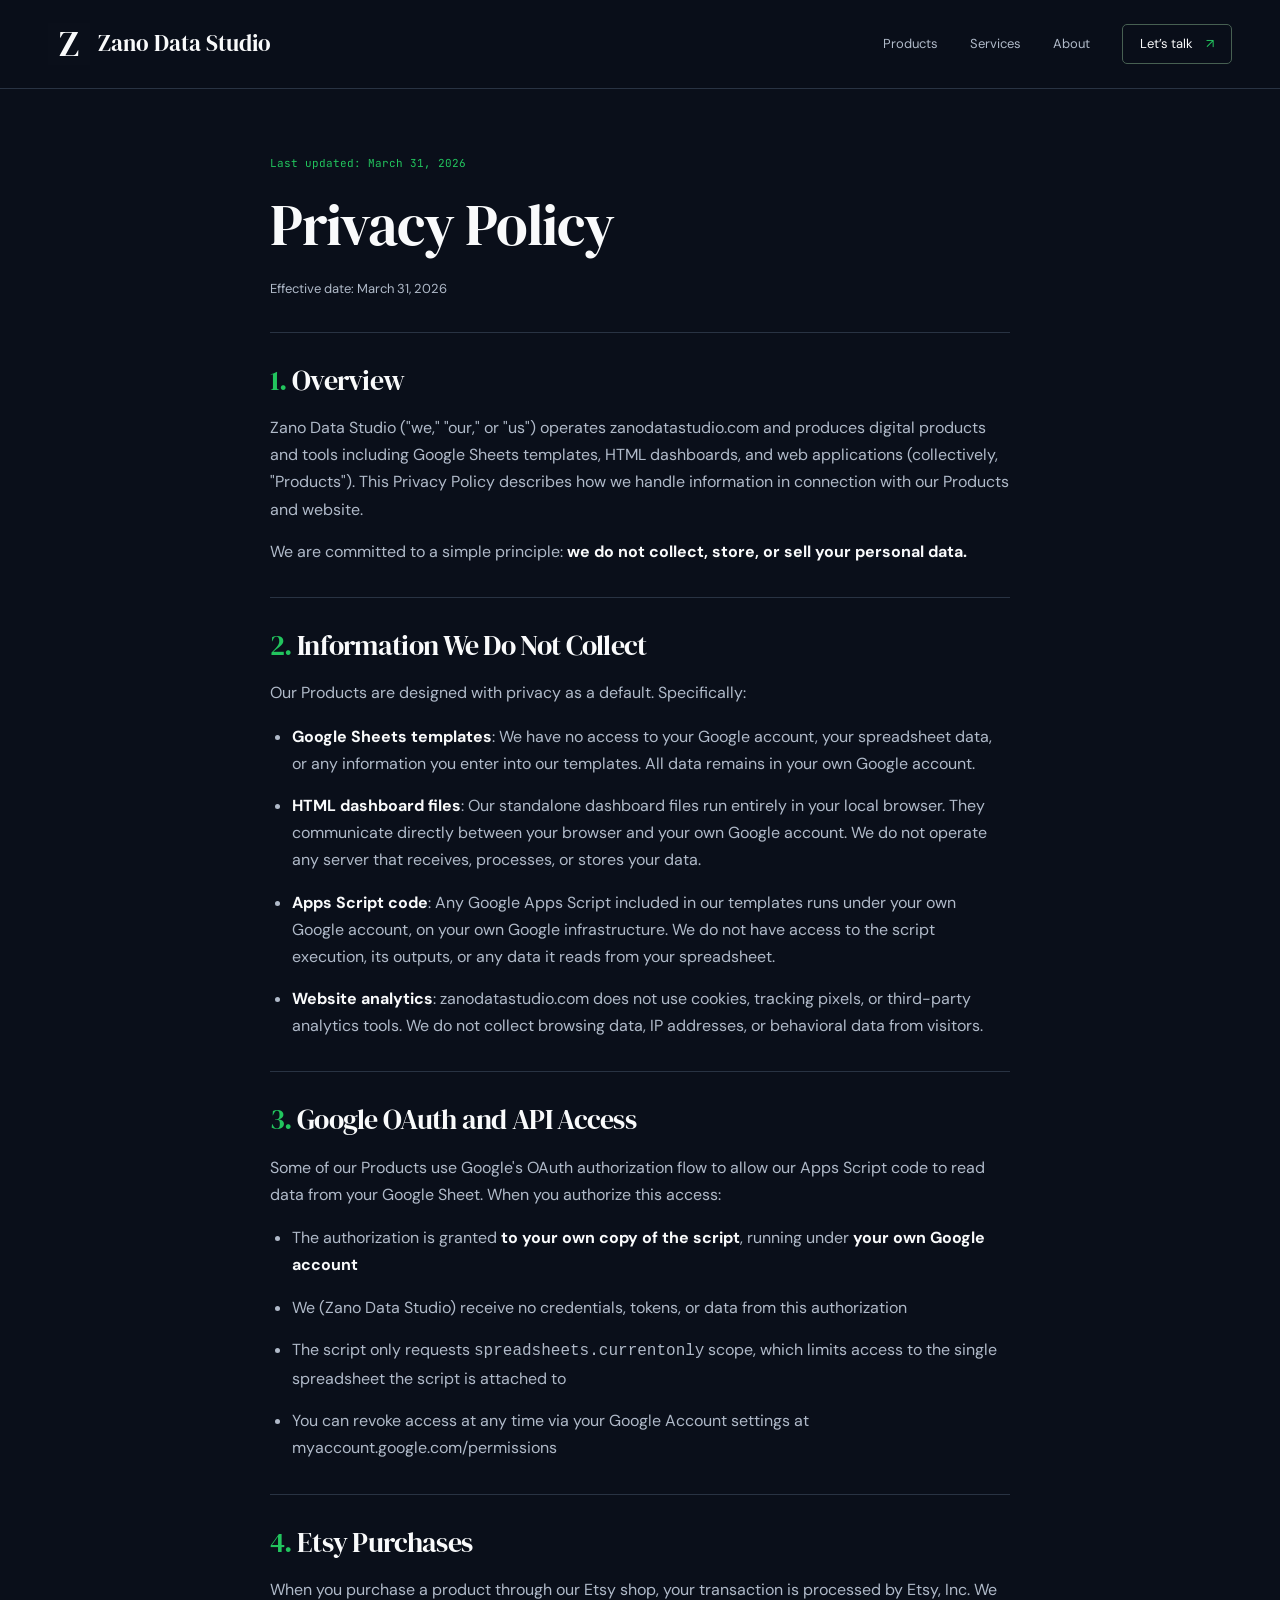
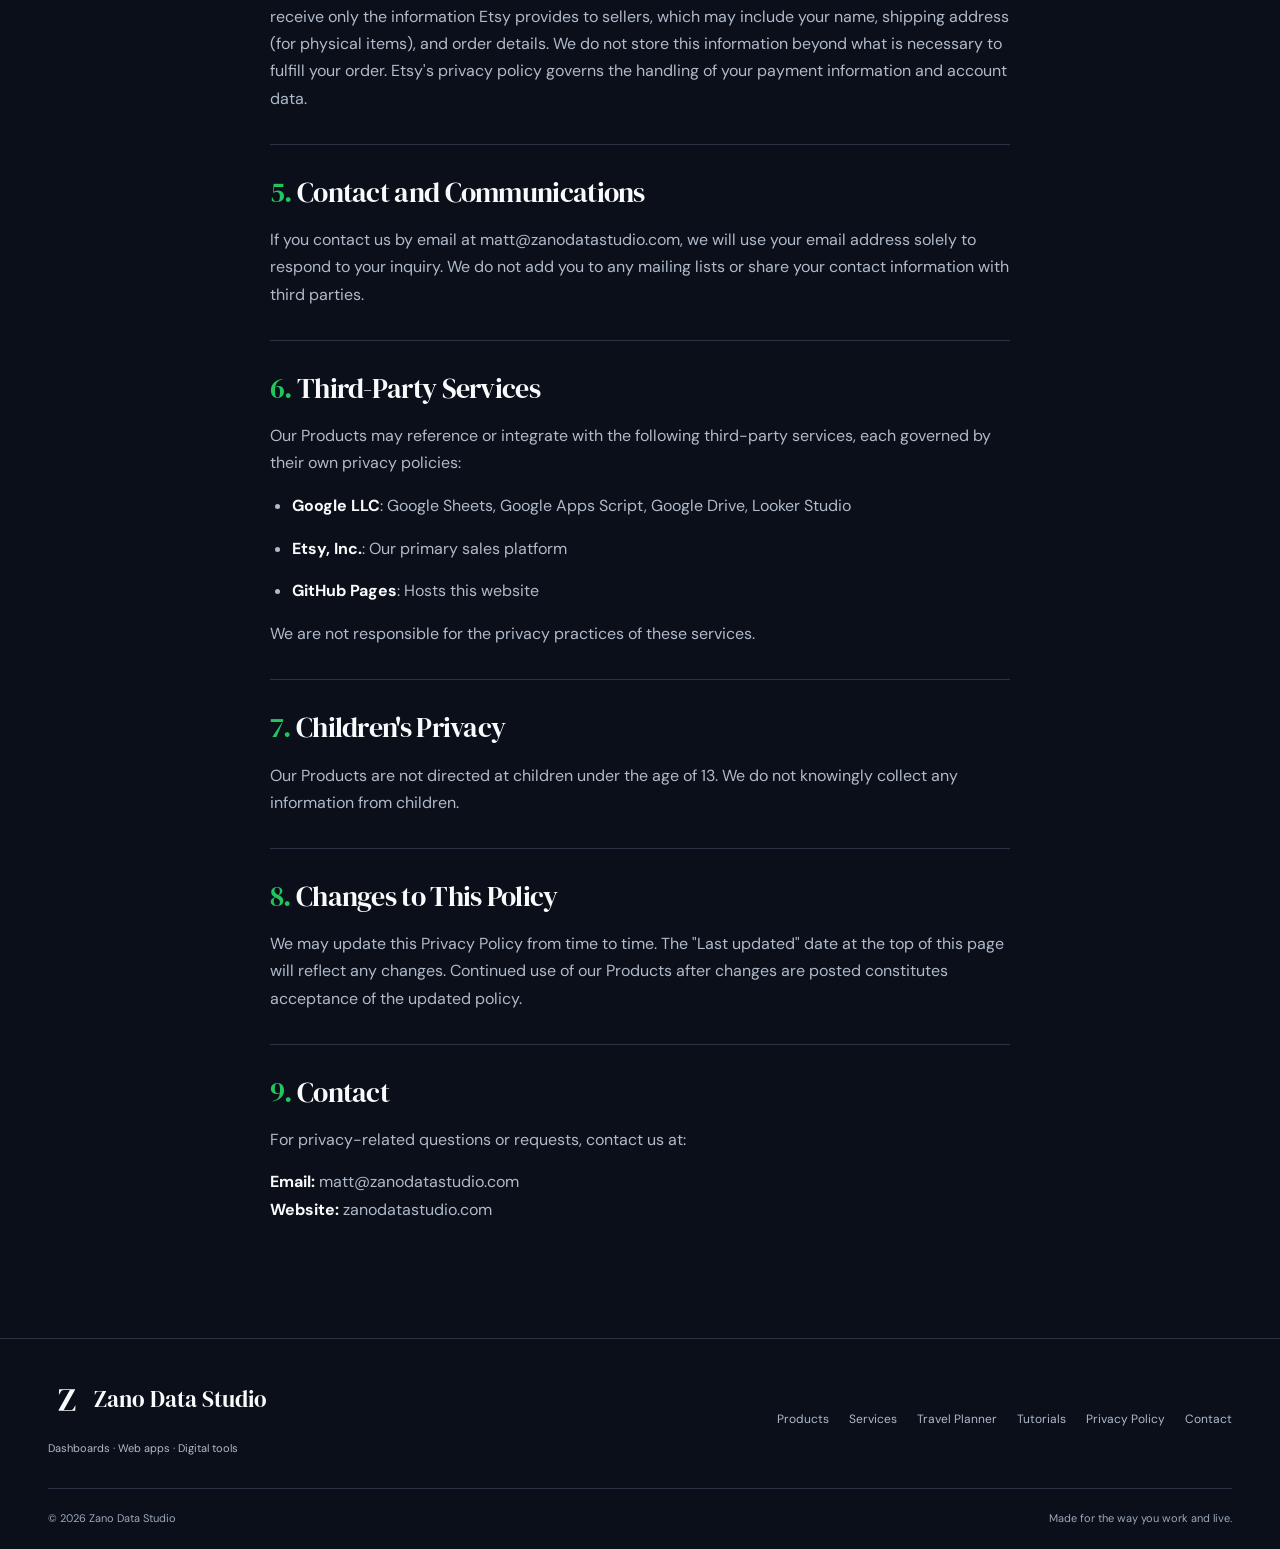
==== commit 7b303970: "Link Travel Planner purchases and the complete YouTube tutorial series" ====
--- a/privacy.html
+++ b/privacy.html
@@ -17,7 +17,7 @@
   <meta name="twitter:card" content="summary_large_image">
   <link rel="canonical" href="https://zanodatastudio.com/privacy.html">
   <link rel="icon" type="image/svg+xml" href="favicon.svg">
-  <link rel="stylesheet" href="assets/css/styles.css">
+  <link rel="stylesheet" href="assets/css/styles.css?v=cd2d8c26e0c4">
 </head>
 <body>
   <a class="skip-link" href="#main">Skip to content</a>
@@ -114,7 +114,7 @@
     <div class="container">
       <div class="footer-main">
         <div><a class="nav-brand" href="index.html"><img src="favicon.svg" width="38" height="38" alt=""><span>Zano Data Studio</span></a><p>Dashboards · Web apps · Digital tools</p></div>
-        <nav class="footer-links" aria-label="Footer navigation"><a href="index.html#products">Products</a><a href="index.html#services">Services</a><a href="travel-planner.html">Travel Planner</a><a href="privacy.html">Privacy Policy</a><a href="mailto:matt@zanodatastudio.com">Contact</a></nav>
+        <nav class="footer-links" aria-label="Footer navigation"><a href="index.html#products">Products</a><a href="index.html#services">Services</a><a href="travel-planner.html">Travel Planner</a><a href="travel-planner.html#tutorials">Tutorials</a><a href="privacy.html">Privacy Policy</a><a href="mailto:matt@zanodatastudio.com">Contact</a></nav>
       </div>
       <div class="footer-bottom"><span>© 2026 Zano Data Studio</span><span>Made for the way you work and live.</span></div>
     </div>
--- a/assets/css/styles.css
+++ b/assets/css/styles.css
@@ -160,6 +160,47 @@
 .privacy ul { padding-left: 22px; }
 .privacy code { overflow-wrap: anywhere; }
 
+/* Purchase and tutorial links */
+.sr-only { position: absolute; width: 1px; height: 1px; padding: 0; margin: -1px; overflow: hidden; clip-path: inset(50%); white-space: nowrap; border: 0; }
+.btn-etsy, .btn-youtube { display: inline-flex; justify-content: center; align-items: center; gap: 16px; min-height: 50px; padding: 11px 21px; border: 1px solid transparent; border-radius: 5px; font-size: 14px; font-weight: 600; line-height: 1.5; transition: background .2s, border-color .2s, transform .2s; }
+.btn-etsy { background: #F1641E; border-color: #F1641E; color: #21110A; box-shadow: 0 5px 20px #F1641E12; }
+.btn-etsy > span:first-child { display: inline-flex; align-items: baseline; gap: 5px; }
+.etsy-wordmark { font-family: Georgia, serif; font-size: 23px; font-weight: 400; line-height: 1; letter-spacing: -.7px; }
+.btn-etsy:hover { background: #FF8548; border-color: #FF8548; transform: translateY(-2px); }
+.btn-youtube { color: var(--text); background: #1C1720; border-color: #63313D; gap: 11px; }
+.btn-youtube svg { width: 23px; height: 17px; flex: none; }
+.btn-youtube:hover { background: #2D1B25; border-color: #C25870; transform: translateY(-2px); }
+.product-actions { gap: 16px 22px; }
+.product-copy .product-actions { margin-top: 0; }
+.product-jump-links { display: flex; flex-wrap: wrap; gap: 12px; margin-top: 22px; color: var(--secondary); font-size: 12px; }
+.product-jump-links a { text-underline-offset: 4px; }
+.product-jump-links a:hover { color: var(--text); text-decoration: underline; }
+.tutorial-shortcut { display: inline-flex; align-items: center; gap: 9px; font-size: 13px; color: var(--text); margin-top: 22px; }
+.tutorial-shortcut svg { width: 20px; height: 15px; flex: none; }
+.tutorial-shortcut:hover { text-decoration: underline; text-underline-offset: 5px; }
+.tutorials-section { border-bottom: 1px solid var(--border); }
+.section-intro .tutorial-intro { max-width: 450px; font-size: 15px; }
+.tutorial-intro .btn-youtube { margin-top: 24px; }
+.tutorial-list { display: grid; grid-template-columns: repeat(2,minmax(0,1fr)); gap: 12px; list-style: none; padding: 0; margin: 0; }
+.tutorial-list li { min-width: 0; }
+.tutorial-list a { display: grid; grid-template-columns: 30px minmax(0,1fr) 14px; align-items: center; gap: 16px; min-height: 106px; height: 100%; padding: 21px; border: 1px solid var(--border); border-radius: 6px; background: var(--surface); transition: border-color .2s, background .2s; }
+.tutorial-list a:hover { border-color: #65505B; background: #17202E; }
+.lesson-number { color: var(--green); font: 12px/1.5 var(--mono); }
+.lesson-copy { display: flex; flex-direction: column; gap: 8px; }
+.lesson-copy strong { font-size: 14px; font-weight: 500; line-height: 1.5; }
+.lesson-duration { color: var(--muted); font: 10px/1.5 var(--mono); }
+.lesson-arrow { color: var(--secondary); font-size: 15px; }
+.tutorial-note { color: var(--muted); font-size: 12px; margin-top: 22px; }
+.contact-panel .btn-etsy { flex-shrink: 0; }
+@media (max-width: 900px) {
+  .tutorial-list a { padding: 18px; gap: 10px; grid-template-columns: 25px minmax(0,1fr) 14px; }
+}
+@media (max-width: 767px) {
+  .tutorial-list { grid-template-columns: 1fr; }
+  .tutorial-list a { min-height: 92px; padding: 19px; gap: 14px; }
+  .product-heading .product-actions { gap: 12px; }
+}
+
 @media (min-width: 768px) { .nav-hamburger, .nav-mobile { display: none !important; } }
 @media (max-width: 1100px) {
   .container { width: calc(100% - 64px); }
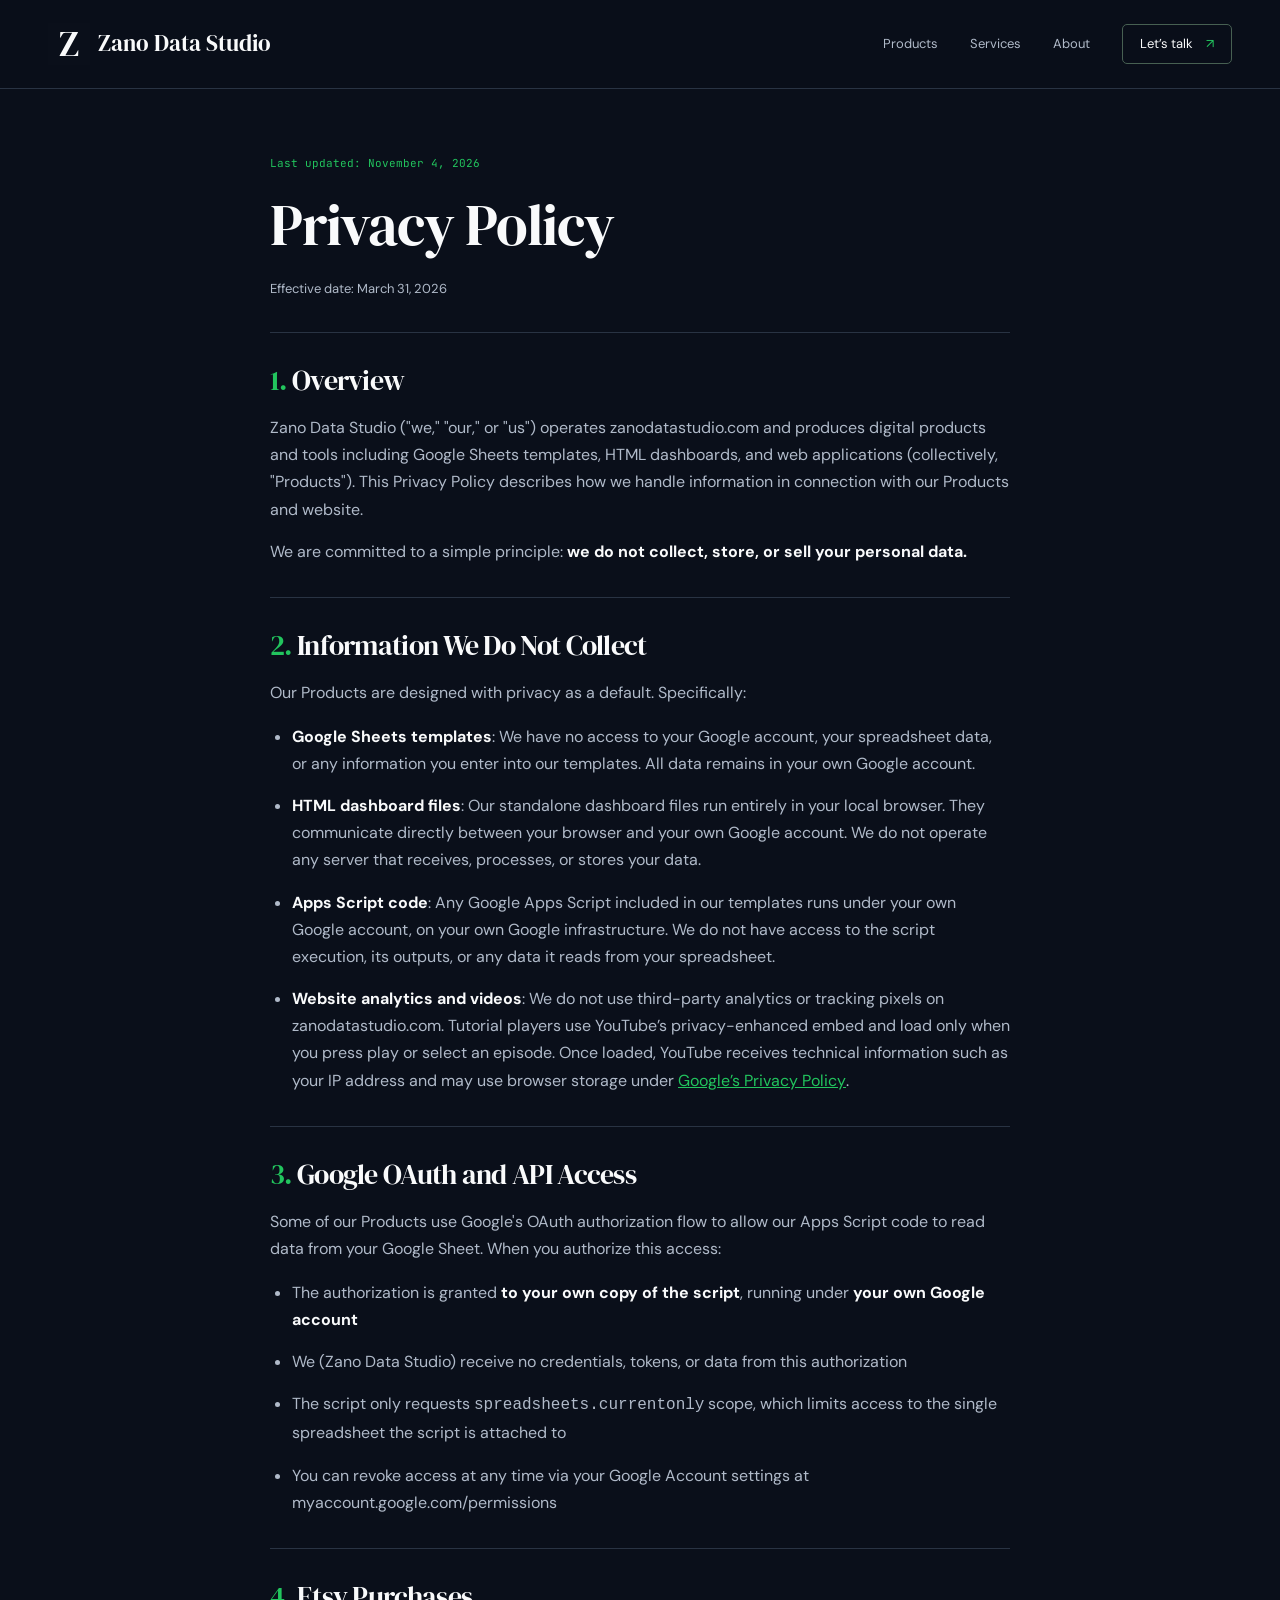
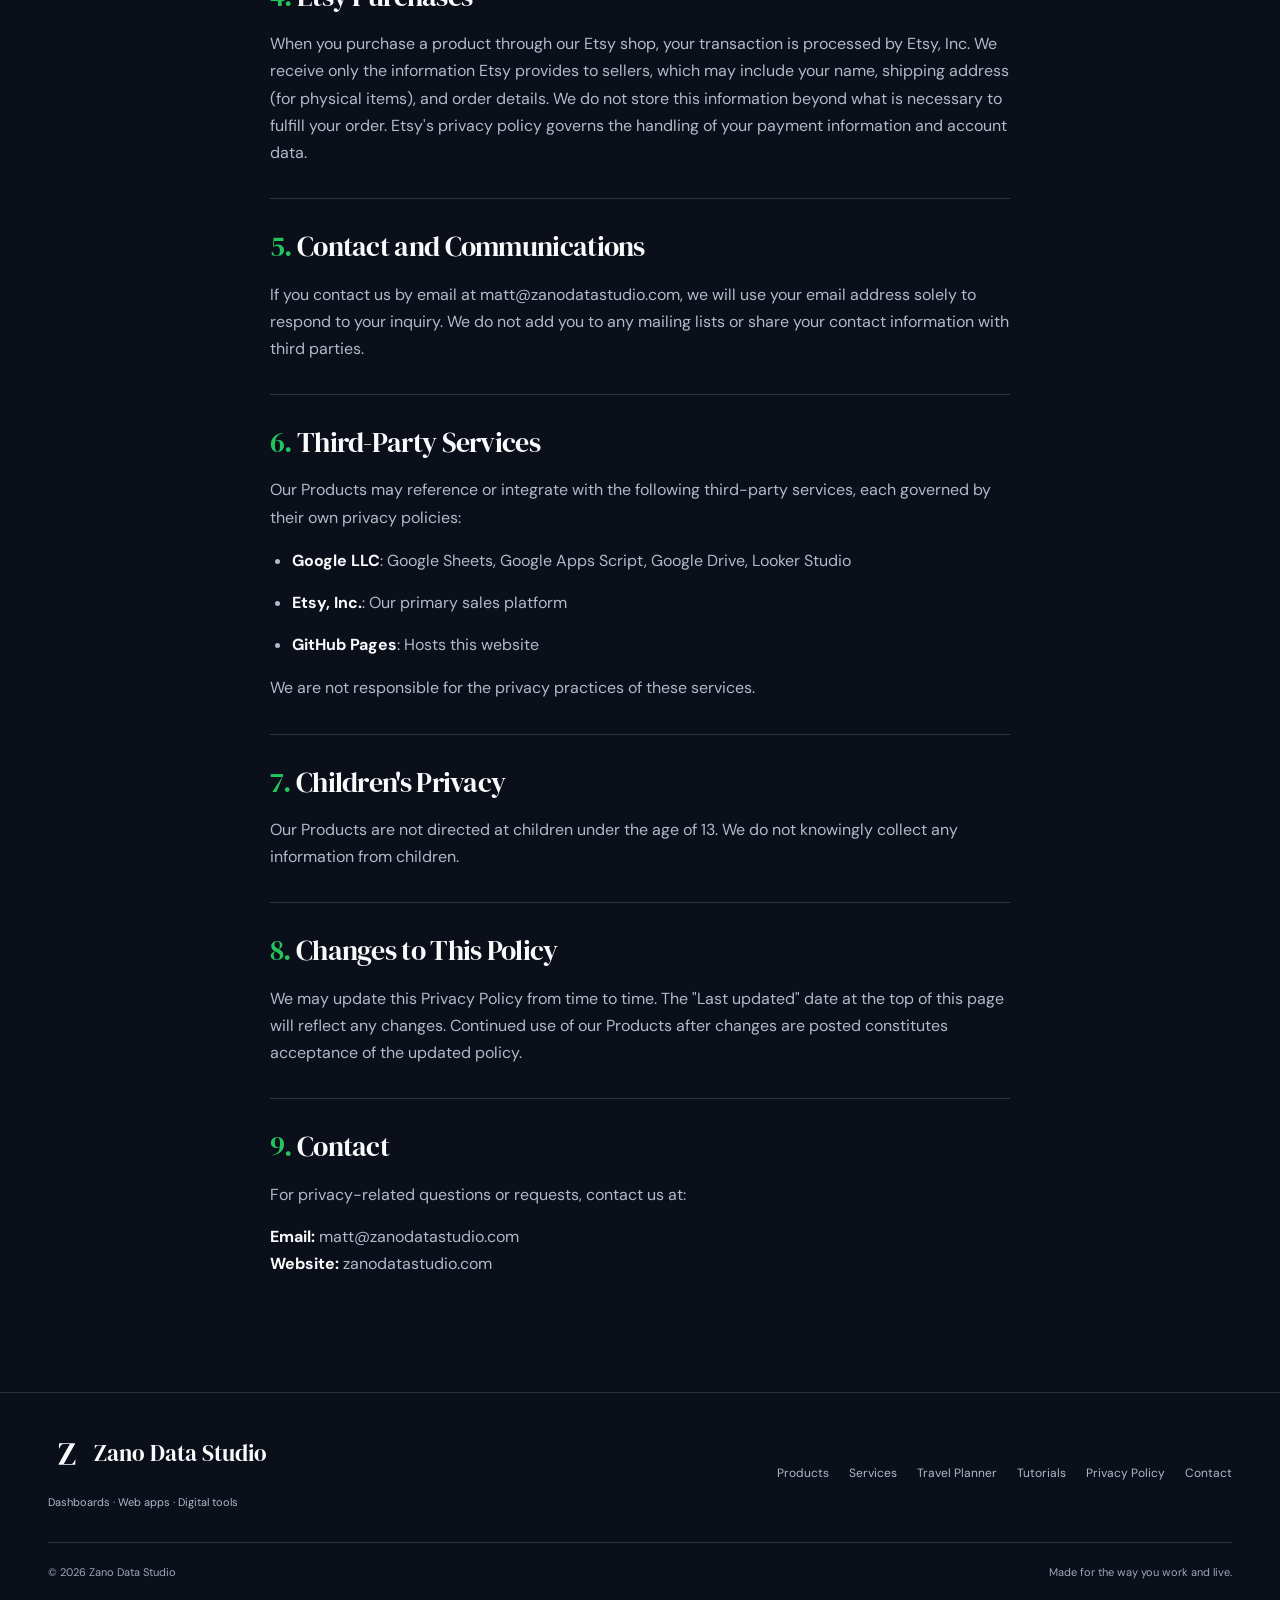
==== commit 707501d4: "Embed Travel Planner tutorials with an on-site episode selector" ====
--- a/privacy.html
+++ b/privacy.html
@@ -17,7 +17,7 @@
   <meta name="twitter:card" content="summary_large_image">
   <link rel="canonical" href="https://zanodatastudio.com/privacy.html">
   <link rel="icon" type="image/svg+xml" href="favicon.svg">
-  <link rel="stylesheet" href="assets/css/styles.css?v=cd2d8c26e0c4">
+  <link rel="stylesheet" href="assets/css/styles.css?v=8b7cc672bdbe">
 </head>
 <body>
   <a class="skip-link" href="#main">Skip to content</a>
@@ -38,7 +38,7 @@
     <section class="privacy">
       <div class="container">
         <div class="privacy-content">
-          <div class="privacy-updated">Last updated: March 31, 2026</div>
+          <div class="privacy-updated">Last updated: November 4, 2026</div>
           <h1 class="privacy-title">Privacy Policy</h1>
           <p class="privacy-effective">Effective date: March 31, 2026</p>
 
@@ -56,7 +56,7 @@
             <li><strong>Google Sheets templates</strong>: We have no access to your Google account, your spreadsheet data, or any information you enter into our templates. All data remains in your own Google account.</li>
             <li><strong>HTML dashboard files</strong>: Our standalone dashboard files run entirely in your local browser. They communicate directly between your browser and your own Google account. We do not operate any server that receives, processes, or stores your data.</li>
             <li><strong>Apps Script code</strong>: Any Google Apps Script included in our templates runs under your own Google account, on your own Google infrastructure. We do not have access to the script execution, its outputs, or any data it reads from your spreadsheet.</li>
-            <li><strong>Website analytics</strong>: zanodatastudio.com does not use cookies, tracking pixels, or third-party analytics tools. We do not collect browsing data, IP addresses, or behavioral data from visitors.</li>
+            <li><strong>Website analytics and videos</strong>: We do not use third-party analytics or tracking pixels on zanodatastudio.com. Tutorial players use YouTube’s privacy-enhanced embed and load only when you press play or select an episode. Once loaded, YouTube receives technical information such as your IP address and may use browser storage under <a href="https://policies.google.com/privacy" target="_blank" rel="noopener noreferrer">Google’s Privacy Policy<span class="sr-only"> (opens in a new tab)</span></a>.</li>
           </ul>
 
           <hr>
@@ -119,6 +119,6 @@
       <div class="footer-bottom"><span>© 2026 Zano Data Studio</span><span>Made for the way you work and live.</span></div>
     </div>
   </footer>
-  <script src="assets/js/main.js" defer></script>
+  <script src="assets/js/main.js?v=57043e877ee0" defer></script>
 </body>
 </html>
--- a/assets/css/styles.css
+++ b/assets/css/styles.css
@@ -191,6 +191,34 @@
 .lesson-duration { color: var(--muted); font: 10px/1.5 var(--mono); }
 .lesson-arrow { color: var(--secondary); font-size: 15px; }
 .tutorial-note { color: var(--muted); font-size: 12px; margin-top: 22px; }
+.has-js .tutorial-layout { display: grid; grid-template-columns: minmax(0,1.7fr) minmax(0,1fr); align-items: start; gap: 24px; }
+.tutorial-list-heading { display: flex; justify-content: space-between; gap: 12px; margin: 0 8px 14px 0; color: var(--secondary); font: 10px/1.5 var(--mono); }
+.tutorial-episodes { min-width: 0; }
+.tutorial-player { min-width: 0; overflow: hidden; border: 1px solid var(--border); border-radius: 8px; background: var(--surface); scroll-margin-top: 110px; }
+.tutorial-screen { position: relative; aspect-ratio: 16 / 9; min-height: 200px; background: #050810; }
+.tutorial-screen iframe { position: absolute; inset: 0; width: 100%; height: 100%; border: 0; }
+.tutorial-play { position: absolute; inset: 0; width: 100%; padding: 0; border: 0; cursor: pointer; color: var(--text); background: #050810; font: inherit; }
+.tutorial-play img { width: 100%; height: 100%; object-fit: cover; object-position: top; opacity: .65; }
+.tutorial-play-overlay { position: absolute; inset: 0; display: flex; flex-direction: column; align-items: center; justify-content: center; gap: 18px; background: linear-gradient(0deg,rgba(5,8,16,.8),rgba(5,8,16,.12)); font-size: 14px; font-weight: 500; }
+.tutorial-play-icon { display: grid; place-items: center; padding-left: 4px; width: 68px; height: 68px; border: 1px solid rgba(255,255,255,.5); border-radius: 50%; background: rgba(10,15,26,.8); font-size: 22px; transition: background .2s, transform .2s; }
+.tutorial-play:hover .tutorial-play-icon { background: #16A34A; transform: scale(1.06); }
+.tutorial-play:focus-visible { outline: 3px solid var(--green); outline-offset: -5px; }
+.tutorial-caption { padding: 24px; }
+.tutorial-caption .eyebrow { margin-bottom: 12px; font-size: 10px; }
+.tutorial-caption h3 { font: 28px/1.2 var(--display); margin: 0 0 18px; }
+.tutorial-external { font-size: 12px; }
+.has-js .tutorial-list { grid-template-columns: 1fr; max-height: 550px; overflow-y: auto; overscroll-behavior: contain; scrollbar-width: thin; scrollbar-color: #465166 var(--surface); padding-right: 8px; gap: 8px; }
+.has-js .tutorial-list a { min-height: 84px; padding: 16px; gap: 12px; }
+.tutorial-list a[aria-current="true"] { border-color: var(--green); background: rgba(34,197,94,.07); }
+.tutorial-list a[aria-current="true"] .lesson-arrow { color: var(--green); }
+@media (max-width: 1000px) {
+  .has-js .tutorial-layout { grid-template-columns: 1fr; }
+  .has-js .tutorial-list { max-height: 340px; }
+}
+@media (max-width: 767px) {
+  .tutorial-caption { padding: 22px 18px; }
+  .tutorial-caption h3 { font-size: 25px; }
+}
 .contact-panel .btn-etsy { flex-shrink: 0; }
 @media (max-width: 900px) {
   .tutorial-list a { padding: 18px; gap: 10px; grid-template-columns: 25px minmax(0,1fr) 14px; }
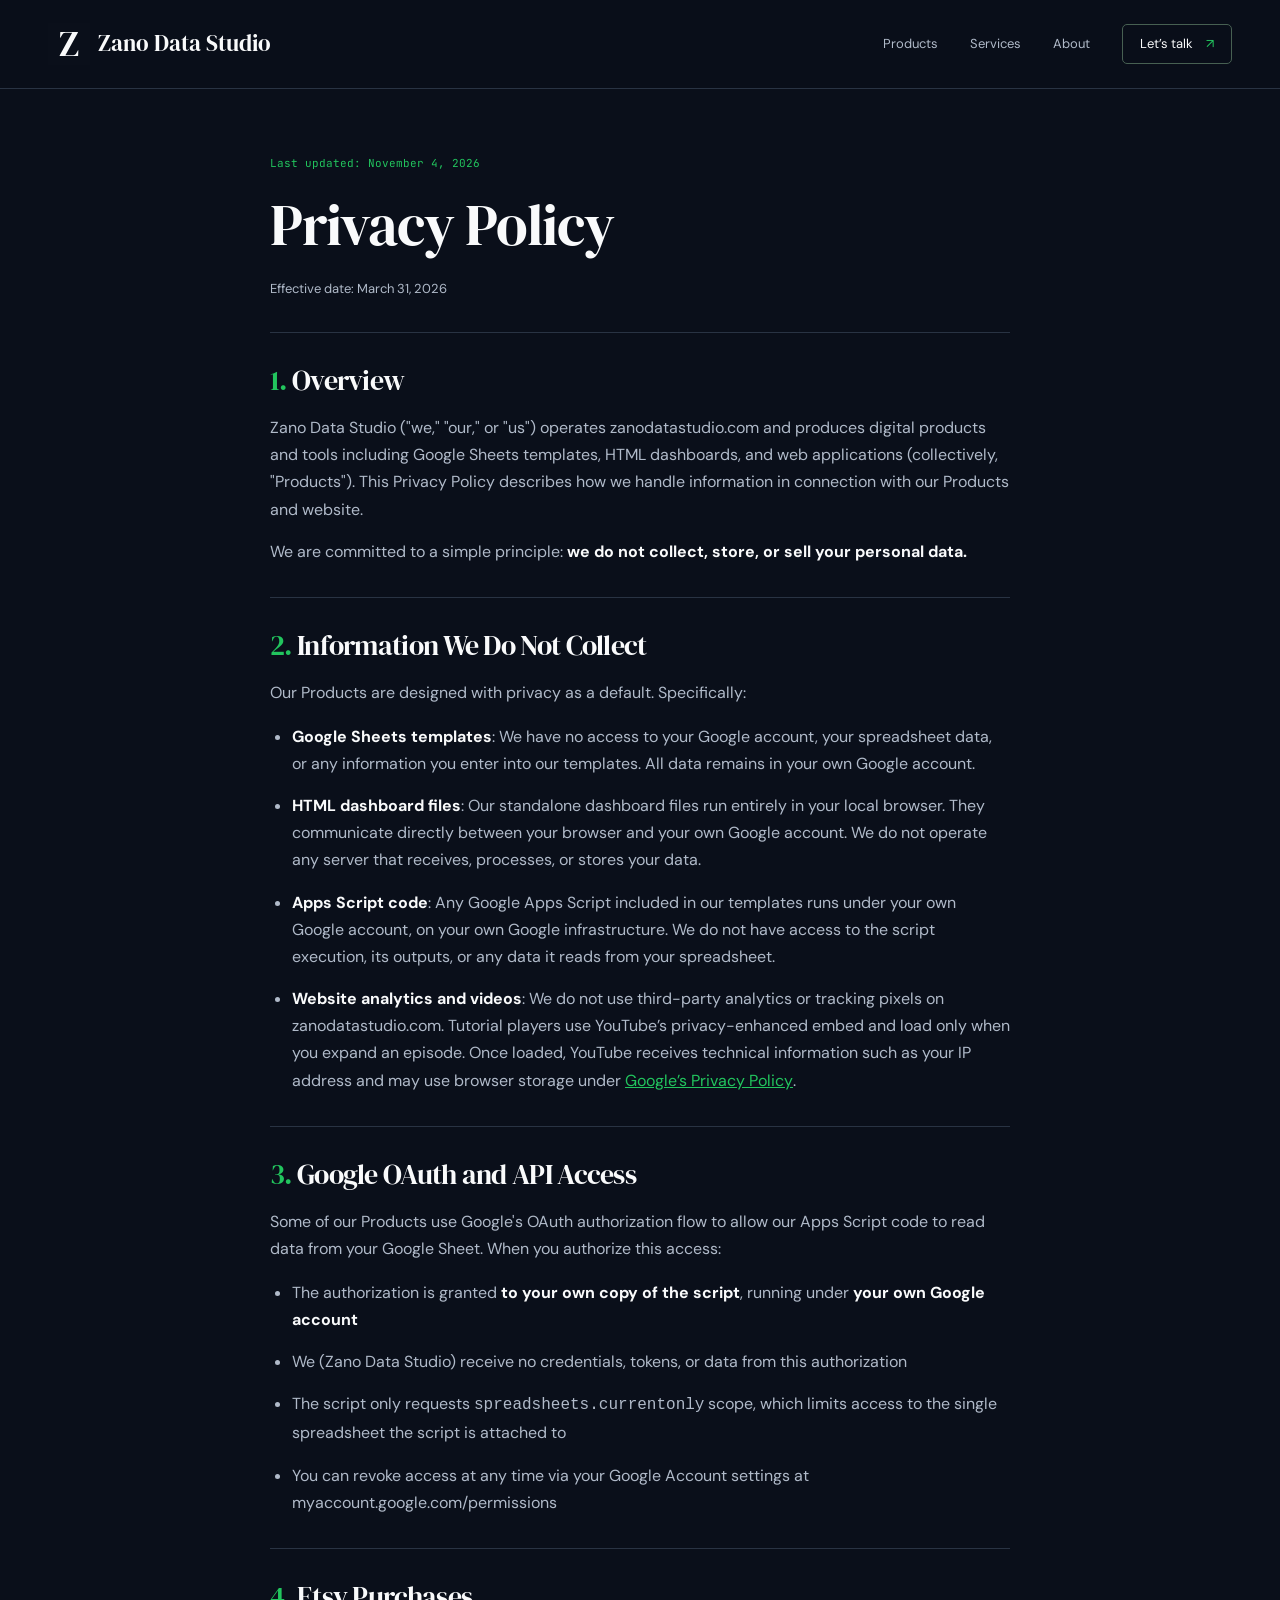
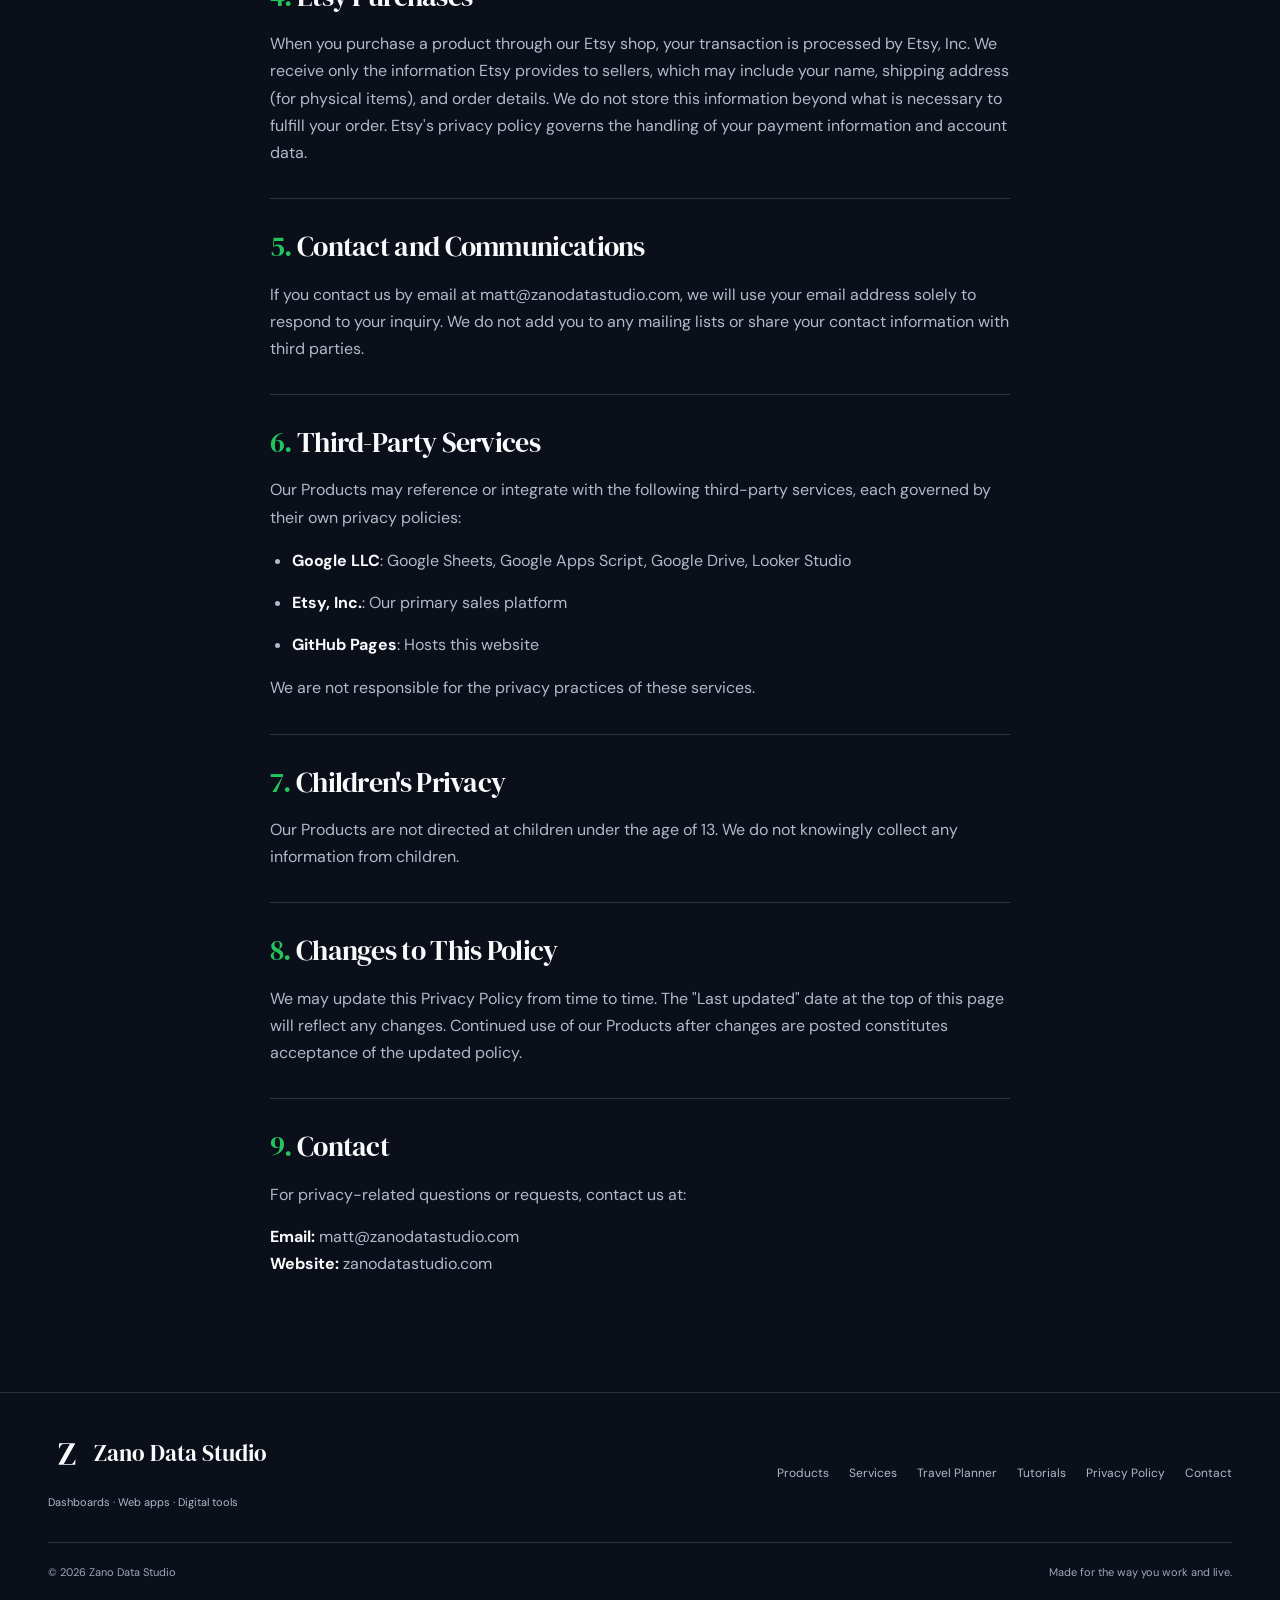
==== commit 90c209c9: "Expand each tutorial inline with its own video" ====
--- a/privacy.html
+++ b/privacy.html
@@ -17,7 +17,7 @@
   <meta name="twitter:card" content="summary_large_image">
   <link rel="canonical" href="https://zanodatastudio.com/privacy.html">
   <link rel="icon" type="image/svg+xml" href="favicon.svg">
-  <link rel="stylesheet" href="assets/css/styles.css?v=8b7cc672bdbe">
+  <link rel="stylesheet" href="assets/css/styles.css?v=9de2756af5a3">
 </head>
 <body>
   <a class="skip-link" href="#main">Skip to content</a>
@@ -56,7 +56,7 @@
             <li><strong>Google Sheets templates</strong>: We have no access to your Google account, your spreadsheet data, or any information you enter into our templates. All data remains in your own Google account.</li>
             <li><strong>HTML dashboard files</strong>: Our standalone dashboard files run entirely in your local browser. They communicate directly between your browser and your own Google account. We do not operate any server that receives, processes, or stores your data.</li>
             <li><strong>Apps Script code</strong>: Any Google Apps Script included in our templates runs under your own Google account, on your own Google infrastructure. We do not have access to the script execution, its outputs, or any data it reads from your spreadsheet.</li>
-            <li><strong>Website analytics and videos</strong>: We do not use third-party analytics or tracking pixels on zanodatastudio.com. Tutorial players use YouTube’s privacy-enhanced embed and load only when you press play or select an episode. Once loaded, YouTube receives technical information such as your IP address and may use browser storage under <a href="https://policies.google.com/privacy" target="_blank" rel="noopener noreferrer">Google’s Privacy Policy<span class="sr-only"> (opens in a new tab)</span></a>.</li>
+            <li><strong>Website analytics and videos</strong>: We do not use third-party analytics or tracking pixels on zanodatastudio.com. Tutorial players use YouTube’s privacy-enhanced embed and load only when you expand an episode. Once loaded, YouTube receives technical information such as your IP address and may use browser storage under <a href="https://policies.google.com/privacy" target="_blank" rel="noopener noreferrer">Google’s Privacy Policy<span class="sr-only"> (opens in a new tab)</span></a>.</li>
           </ul>
 
           <hr>
@@ -119,6 +119,6 @@
       <div class="footer-bottom"><span>© 2026 Zano Data Studio</span><span>Made for the way you work and live.</span></div>
     </div>
   </footer>
-  <script src="assets/js/main.js?v=57043e877ee0" defer></script>
+  <script src="assets/js/main.js?v=8f6e4a6acd7f" defer></script>
 </body>
 </html>
--- a/assets/css/styles.css
+++ b/assets/css/styles.css
@@ -181,51 +181,33 @@
 .tutorials-section { border-bottom: 1px solid var(--border); }
 .section-intro .tutorial-intro { max-width: 450px; font-size: 15px; }
 .tutorial-intro .btn-youtube { margin-top: 24px; }
-.tutorial-list { display: grid; grid-template-columns: repeat(2,minmax(0,1fr)); gap: 12px; list-style: none; padding: 0; margin: 0; }
+.tutorial-list { display: grid; grid-template-columns: 1fr; gap: 12px; list-style: none; padding: 0; margin: 0 auto; max-width: 1000px; }
 .tutorial-list li { min-width: 0; }
-.tutorial-list a { display: grid; grid-template-columns: 30px minmax(0,1fr) 14px; align-items: center; gap: 16px; min-height: 106px; height: 100%; padding: 21px; border: 1px solid var(--border); border-radius: 6px; background: var(--surface); transition: border-color .2s, background .2s; }
-.tutorial-list a:hover { border-color: #65505B; background: #17202E; }
+.tutorial-episode { overflow: hidden; border: 1px solid var(--border); border-radius: 6px; background: var(--surface); scroll-margin-top: 110px; }
+.tutorial-episode summary { display: grid; grid-template-columns: 30px minmax(0,1fr) 22px; align-items: center; gap: 18px; min-height: 90px; padding: 22px 26px; cursor: pointer; list-style: none; transition: background .2s; }
+.tutorial-episode summary::-webkit-details-marker { display: none; }
+.tutorial-episode summary::marker { content: ''; }
+.tutorial-episode summary:hover { background: #17202E; }
+.tutorial-episode summary:focus-visible { outline: 2px solid var(--green); outline-offset: -4px; }
+.tutorial-episode[open] { border-color: #31794C; }
+.tutorial-episode[open] summary { background: rgba(34,197,94,.05); }
 .lesson-number { color: var(--green); font: 12px/1.5 var(--mono); }
-.lesson-copy { display: flex; flex-direction: column; gap: 8px; }
-.lesson-copy strong { font-size: 14px; font-weight: 500; line-height: 1.5; }
+.lesson-copy { display: flex; flex-direction: column; gap: 6px; }
+.lesson-copy strong { font-size: 15px; font-weight: 500; line-height: 1.5; }
 .lesson-duration { color: var(--muted); font: 10px/1.5 var(--mono); }
-.lesson-arrow { color: var(--secondary); font-size: 15px; }
-.tutorial-note { color: var(--muted); font-size: 12px; margin-top: 22px; }
-.has-js .tutorial-layout { display: grid; grid-template-columns: minmax(0,1.7fr) minmax(0,1fr); align-items: start; gap: 24px; }
-.tutorial-list-heading { display: flex; justify-content: space-between; gap: 12px; margin: 0 8px 14px 0; color: var(--secondary); font: 10px/1.5 var(--mono); }
-.tutorial-episodes { min-width: 0; }
-.tutorial-player { min-width: 0; overflow: hidden; border: 1px solid var(--border); border-radius: 8px; background: var(--surface); scroll-margin-top: 110px; }
-.tutorial-screen { position: relative; aspect-ratio: 16 / 9; min-height: 200px; background: #050810; }
+.lesson-arrow { color: var(--secondary); font: 24px/1 var(--mono); transition: transform .2s; }
+.tutorial-episode[open] .lesson-arrow { color: var(--green); transform: rotate(45deg); }
+.tutorial-panel { padding: 22px 26px 26px; border-top: 1px solid var(--border); }
+.tutorial-screen { position: relative; width: 100%; min-width: 0; aspect-ratio: 16 / 9; min-height: 200px; background: #050810; border-radius: 4px; overflow: hidden; }
 .tutorial-screen iframe { position: absolute; inset: 0; width: 100%; height: 100%; border: 0; }
-.tutorial-play { position: absolute; inset: 0; width: 100%; padding: 0; border: 0; cursor: pointer; color: var(--text); background: #050810; font: inherit; }
-.tutorial-play img { width: 100%; height: 100%; object-fit: cover; object-position: top; opacity: .65; }
-.tutorial-play-overlay { position: absolute; inset: 0; display: flex; flex-direction: column; align-items: center; justify-content: center; gap: 18px; background: linear-gradient(0deg,rgba(5,8,16,.8),rgba(5,8,16,.12)); font-size: 14px; font-weight: 500; }
-.tutorial-play-icon { display: grid; place-items: center; padding-left: 4px; width: 68px; height: 68px; border: 1px solid rgba(255,255,255,.5); border-radius: 50%; background: rgba(10,15,26,.8); font-size: 22px; transition: background .2s, transform .2s; }
-.tutorial-play:hover .tutorial-play-icon { background: #16A34A; transform: scale(1.06); }
-.tutorial-play:focus-visible { outline: 3px solid var(--green); outline-offset: -5px; }
-.tutorial-caption { padding: 24px; }
-.tutorial-caption .eyebrow { margin-bottom: 12px; font-size: 10px; }
-.tutorial-caption h3 { font: 28px/1.2 var(--display); margin: 0 0 18px; }
-.tutorial-external { font-size: 12px; }
-.has-js .tutorial-list { grid-template-columns: 1fr; max-height: 550px; overflow-y: auto; overscroll-behavior: contain; scrollbar-width: thin; scrollbar-color: #465166 var(--surface); padding-right: 8px; gap: 8px; }
-.has-js .tutorial-list a { min-height: 84px; padding: 16px; gap: 12px; }
-.tutorial-list a[aria-current="true"] { border-color: var(--green); background: rgba(34,197,94,.07); }
-.tutorial-list a[aria-current="true"] .lesson-arrow { color: var(--green); }
-@media (max-width: 1000px) {
-  .has-js .tutorial-layout { grid-template-columns: 1fr; }
-  .has-js .tutorial-list { max-height: 340px; }
-}
+.tutorial-external { display: inline-flex; margin-top: 18px; font-size: 12px; }
+.tutorial-note { color: var(--muted); font-size: 12px; margin: 22px auto 0; max-width: 1000px; }
+.contact-panel .btn-etsy { flex-shrink: 0; }
 @media (max-width: 767px) {
-  .tutorial-caption { padding: 22px 18px; }
-  .tutorial-caption h3 { font-size: 25px; }
-}
-.contact-panel .btn-etsy { flex-shrink: 0; }
-@media (max-width: 900px) {
-  .tutorial-list a { padding: 18px; gap: 10px; grid-template-columns: 25px minmax(0,1fr) 14px; }
-}
-@media (max-width: 767px) {
-  .tutorial-list { grid-template-columns: 1fr; }
-  .tutorial-list a { min-height: 92px; padding: 19px; gap: 14px; }
+  .tutorial-episode summary { grid-template-columns: 24px minmax(0,1fr) 18px; min-height: 92px; padding: 18px; gap: 12px; }
+  .lesson-copy strong { font-size: 14px; }
+  .tutorial-panel { padding: 14px 10px 20px; }
+  .tutorial-panel .tutorial-external { margin-left: 8px; }
   .product-heading .product-actions { gap: 12px; }
 }
 
